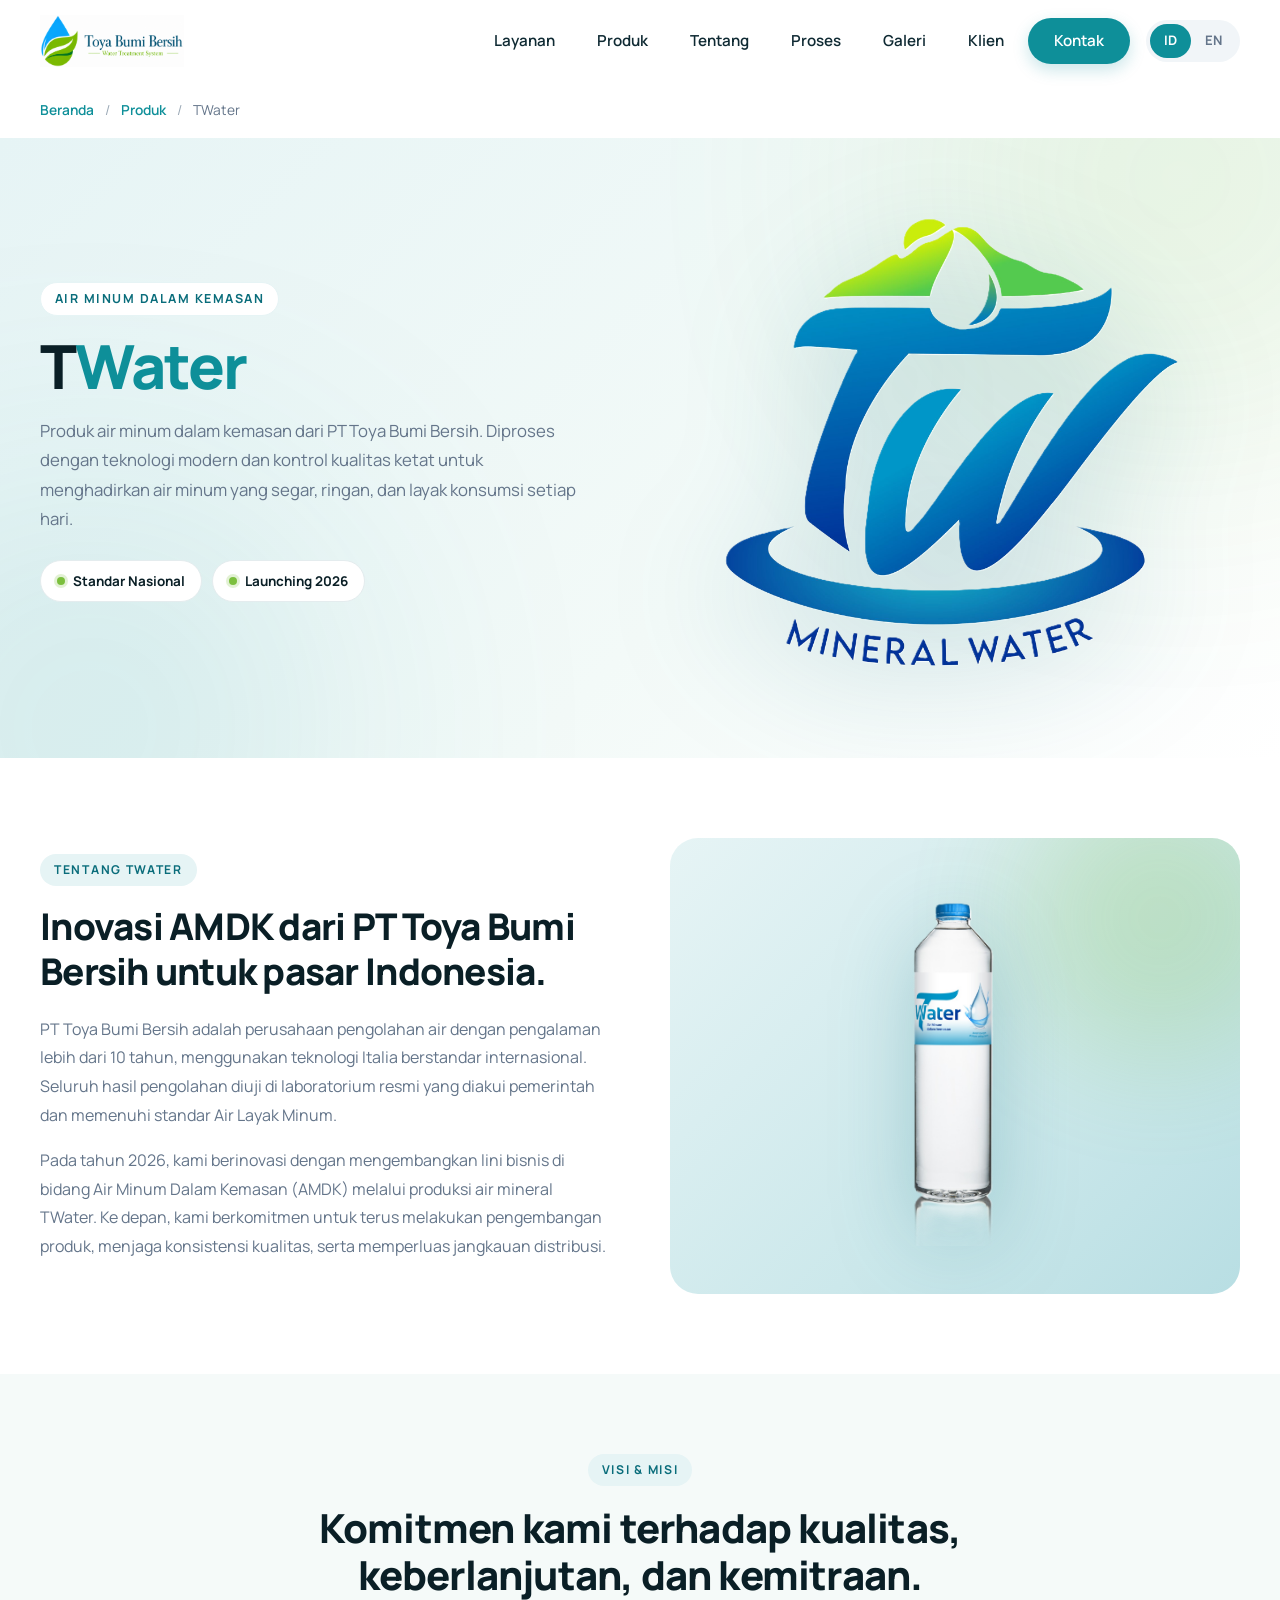
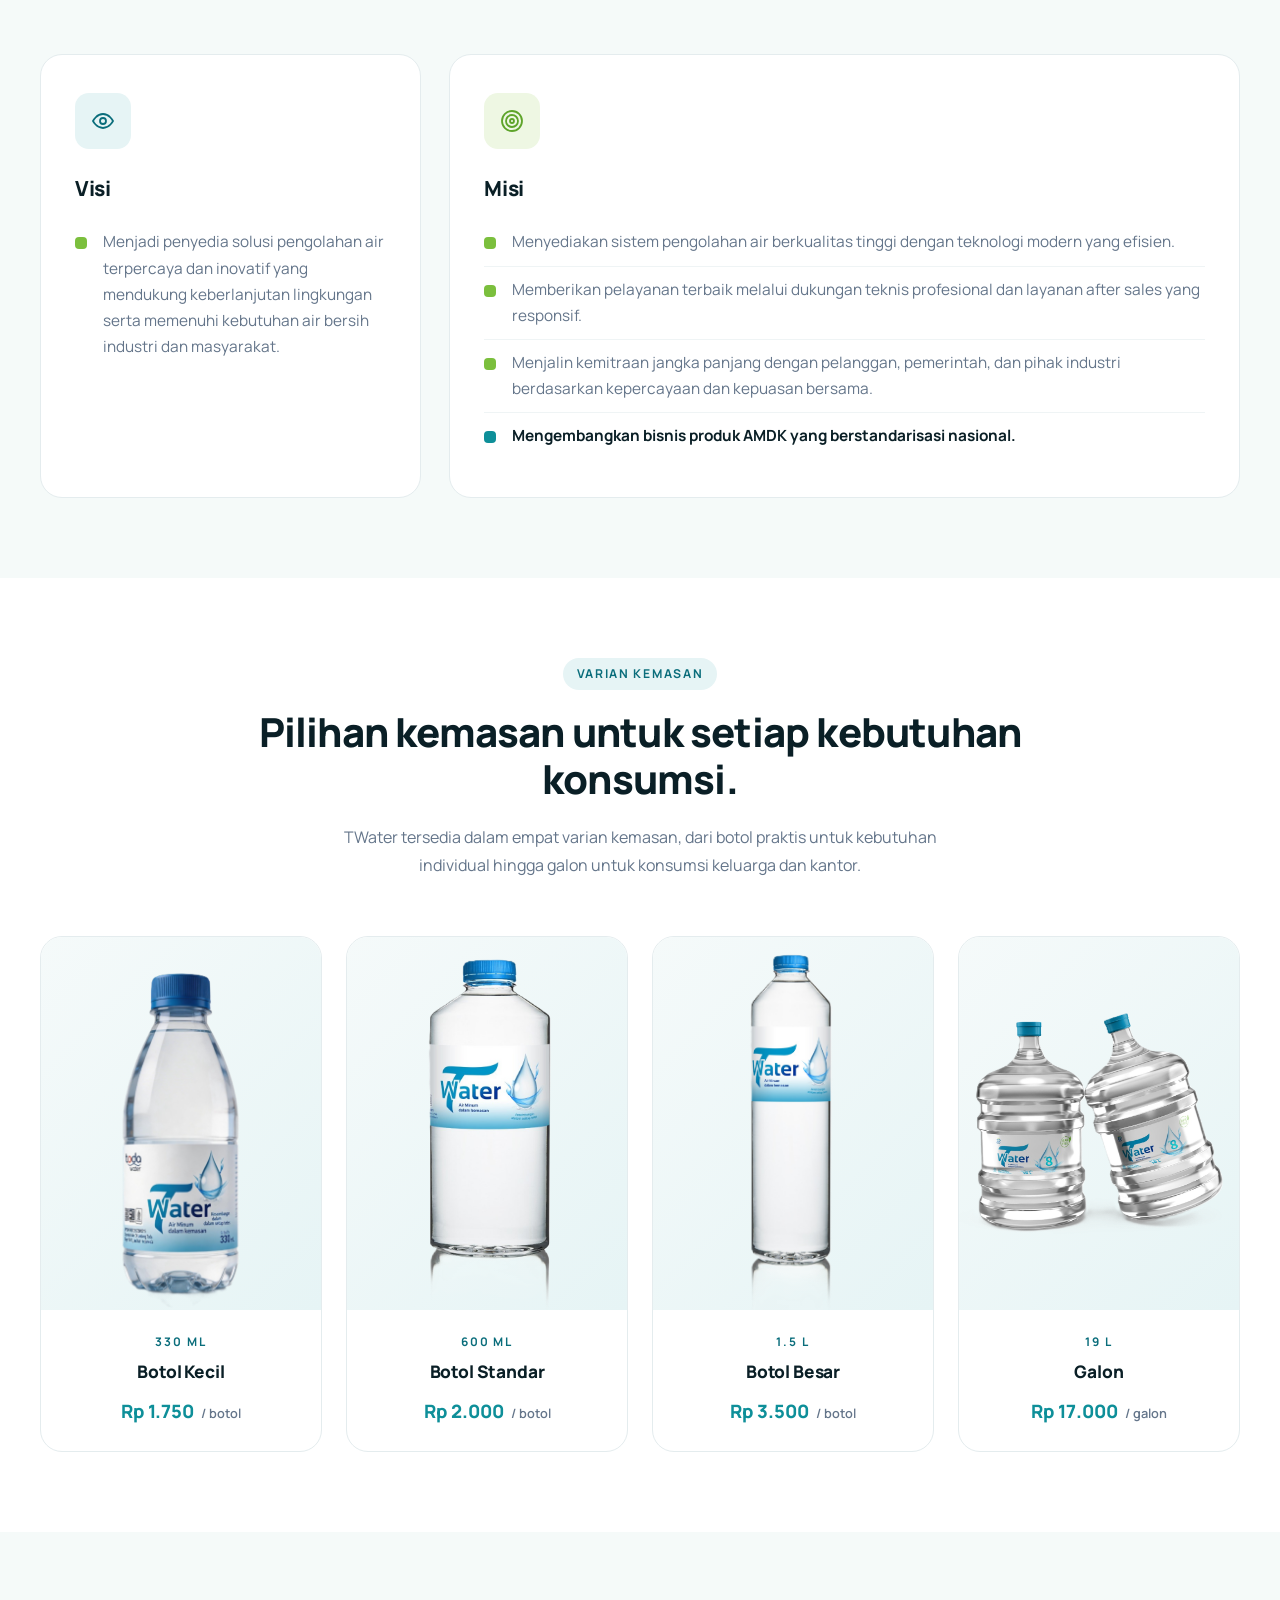
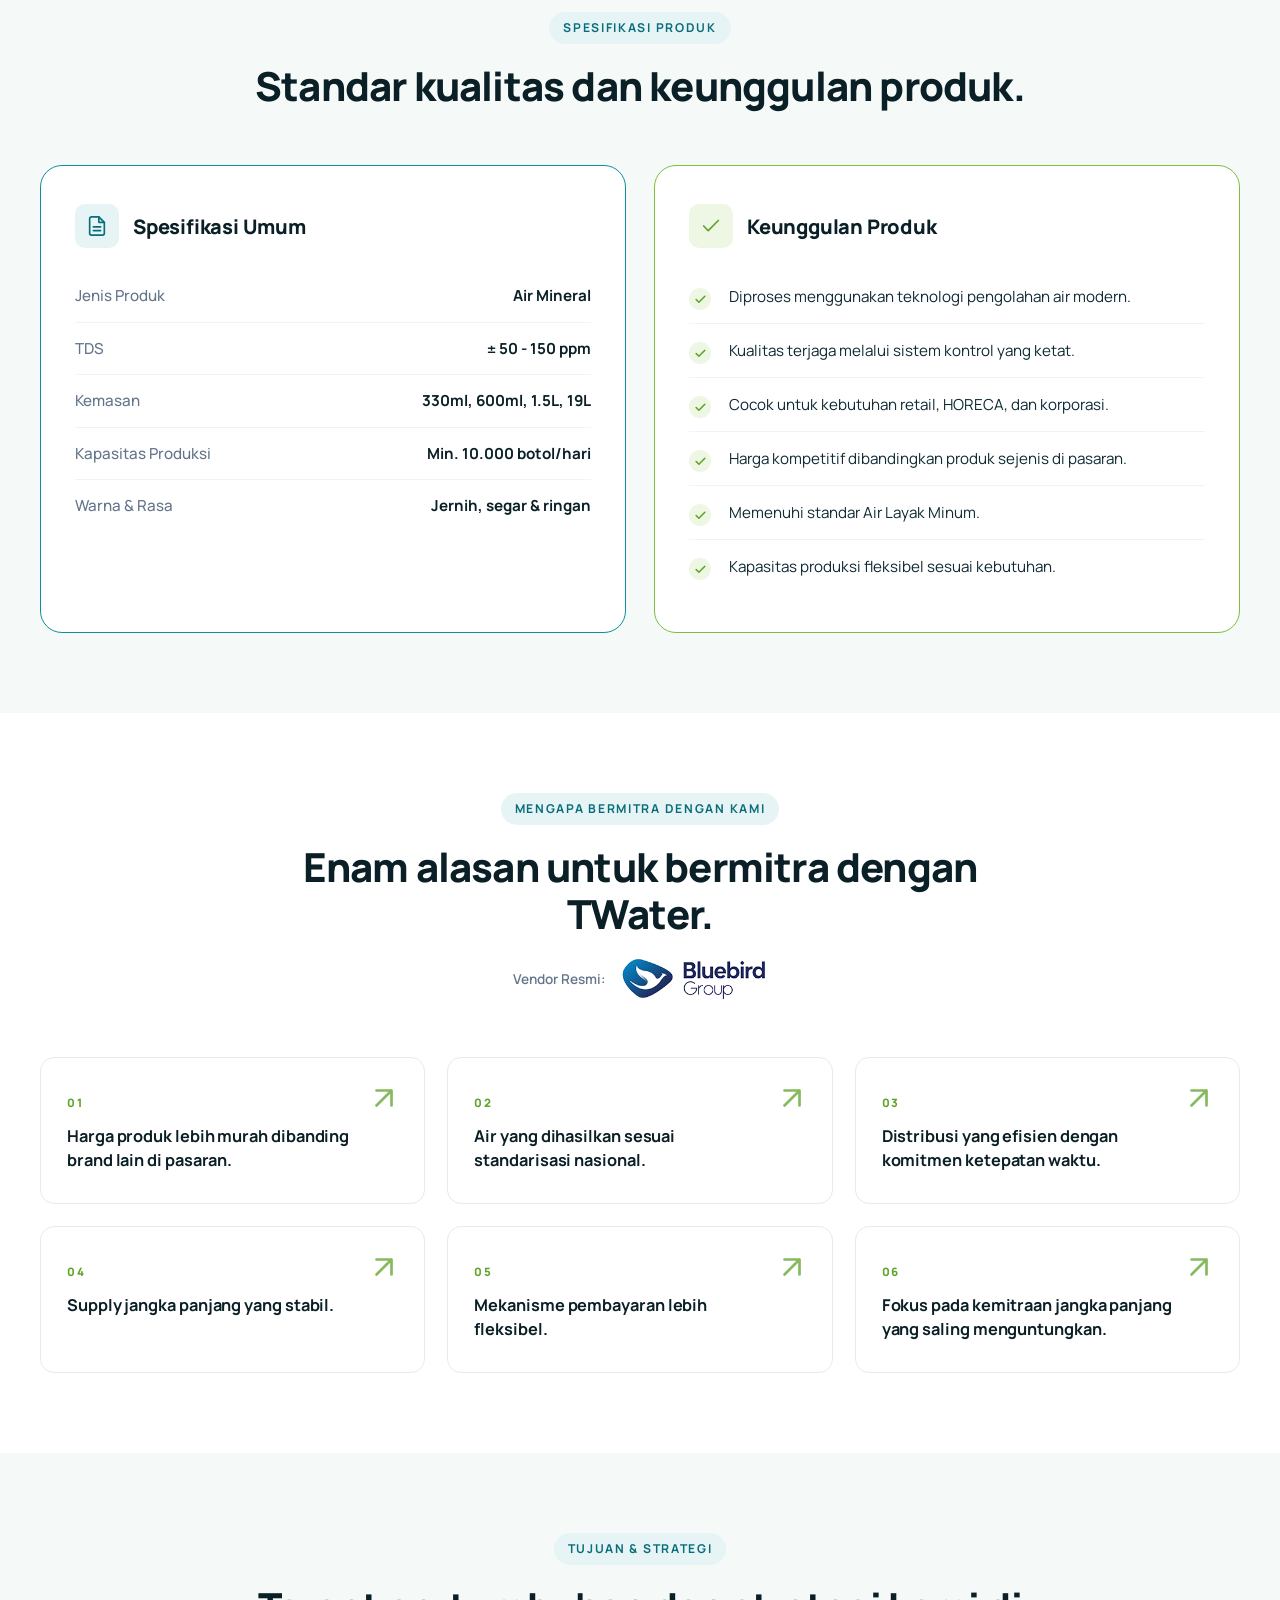
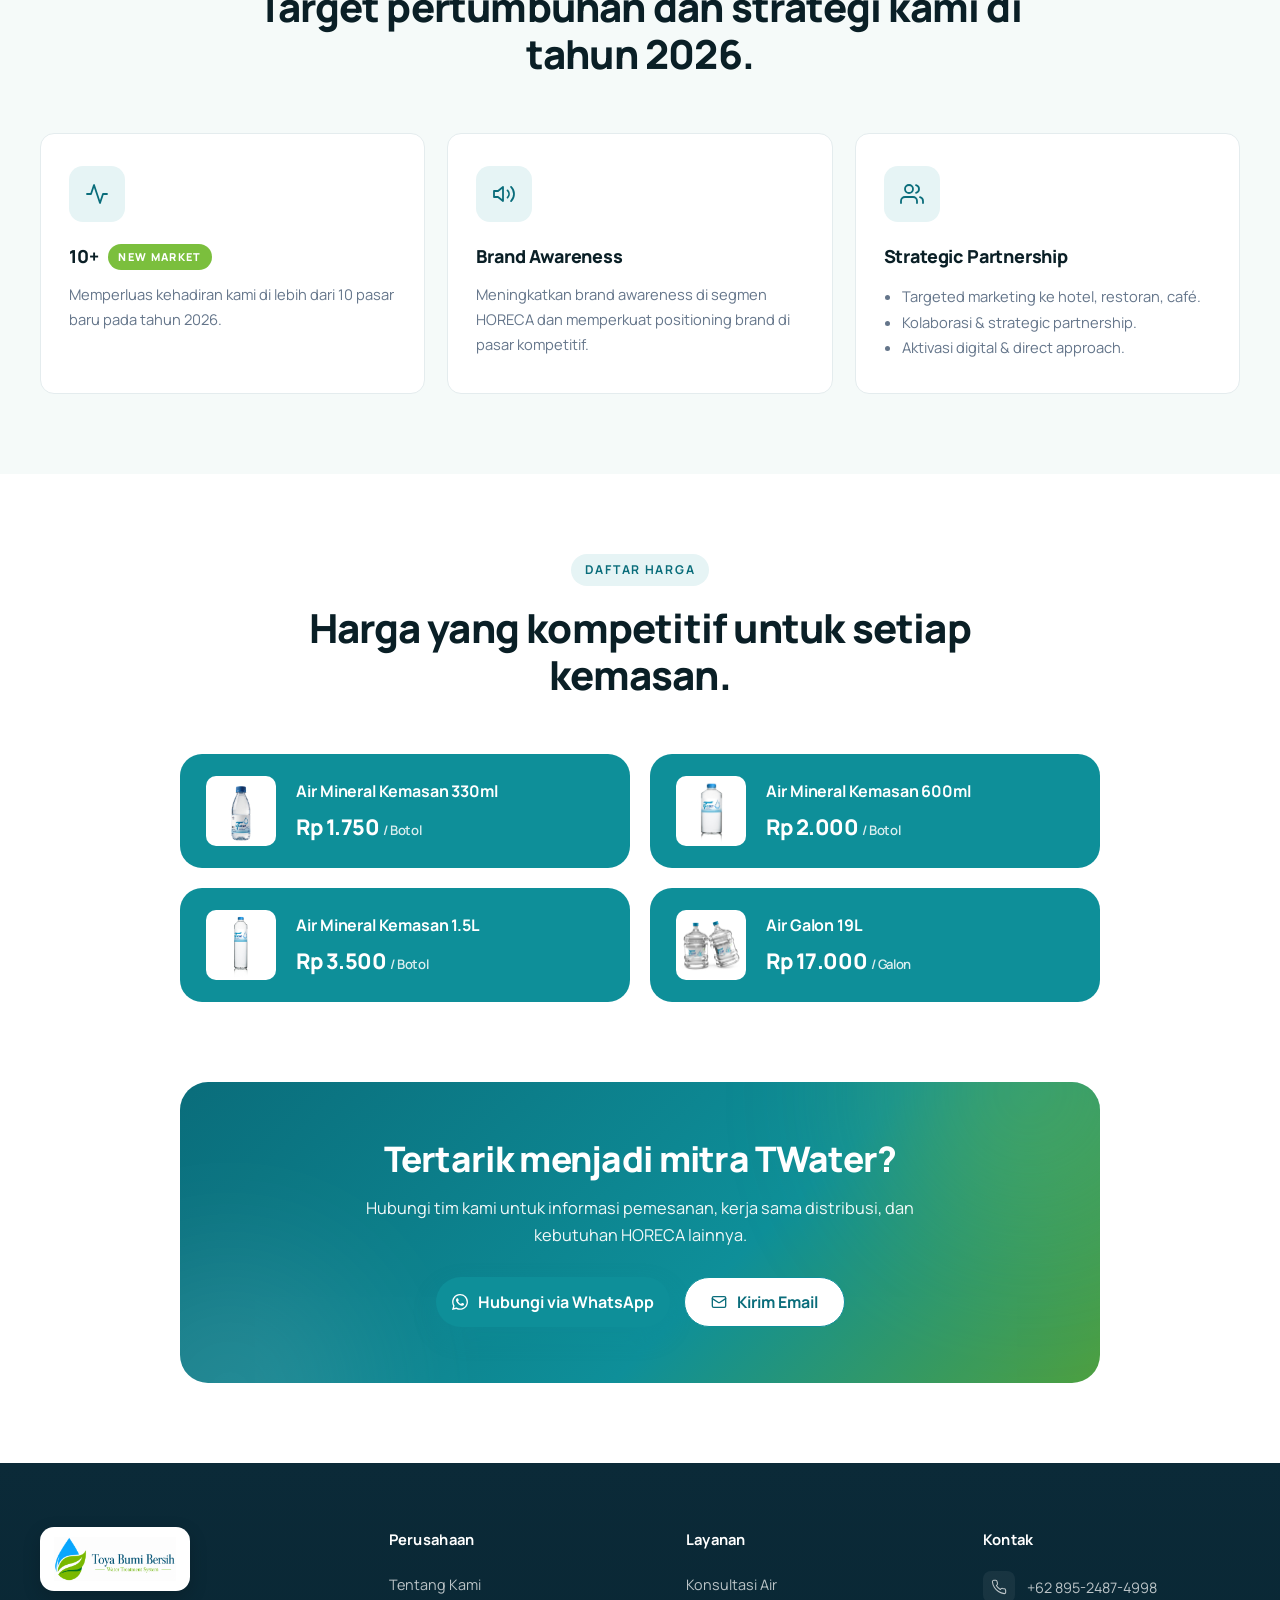
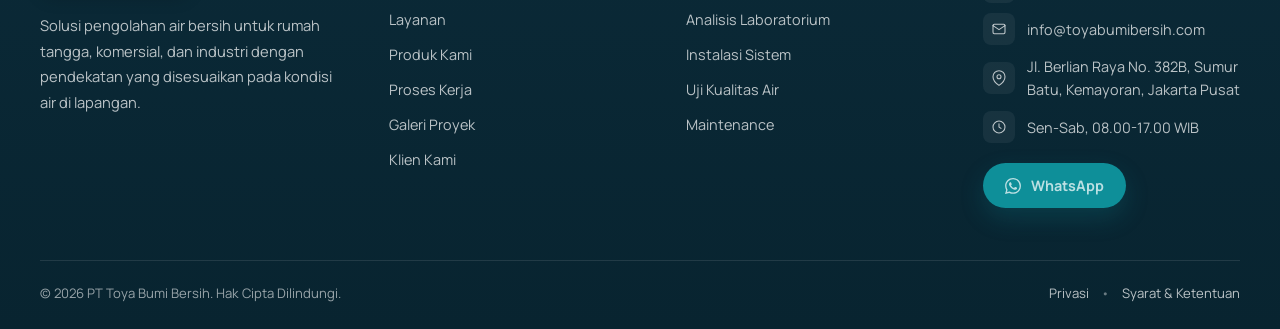
==== twater.html @ 80ead628 "refactor: code and structure cleanup" ====
<!DOCTYPE html>
<html lang="id">

<head>
  <meta charset="UTF-8" />
  <meta http-equiv="X-UA-Compatible" content="IE=edge" />
  <meta name="viewport" content="width=device-width, initial-scale=1.0, viewport-fit=cover" />
  <meta name="theme-color" content="#0e8f99" />
  <meta name="format-detection" content="telephone=yes" />

  <title id="page-title">Toya Bumi Bersih | Sistem Pengolahan Air</title>
  <meta id="page-description" name="description"
    content="PT Toya Bumi Bersih menyediakan solusi pengolahan air bersih untuk rumah tangga, komersial, dan industri di Indonesia." />

  <link rel="icon" type="image/png" sizes="96x96" href="/favicon-96x96.png">
  <link rel="icon" href="/favicon.svg" type="image/svg+xml" sizes="any">
  <link rel="icon" href="/favicon.ico">
  <link rel="apple-touch-icon" href="/apple-touch-icon.png">
  <link rel="manifest" href="/site.webmanifest">

  <meta name="google" content="translate" />
  <meta name="google" content="notranslate" data-disable="true" />

  <link rel="preconnect" href="https://fonts.googleapis.com" />
  <link rel="preconnect" href="https://fonts.gstatic.com" crossorigin />
  <link href="https://fonts.googleapis.com/css2?family=Manrope:wght@400;500;600;700;800&display=swap"
    rel="stylesheet" />

  <meta property="og:type" content="website" />
  <meta property="og:title" content="Toya Bumi Bersih | Sistem Pengolahan Air" />
  <meta property="og:description"
    content="Solusi pengolahan air bersih kustom untuk rumah tangga, komersial, dan industri." />
  <meta property="og:image" content="https://toyabumi.com/assets/logo.png" />

  <link rel="stylesheet" href="/styles/shared.css" />
  <link rel="stylesheet" href="/styles/header.css" />
  <link rel="stylesheet" href="/styles/footer.css" />
  <link rel="stylesheet" href="/styles/breadcrumb.css" />
  <link rel="stylesheet" href="/styles/twater.css" />
</head>

<body>
  <div class="page-shell">
    <header class="site-header">
      <div class="container nav-wrap">
        <a class="brand" href="/#beranda" aria-label="Toya Bumi Bersih">
          <img src="/assets/logo.png" alt="Toya Bumi Bersih - Water Treatment System" />
        </a>

        <div class="header-right">
          <nav class="site-nav" aria-label="Navigasi utama">
            <a href="/#layanan" data-i18n="nav.services">Layanan</a>
            <a href="/#produk" data-i18n="nav.products">Produk</a>
            <a href="/#tentang" data-i18n="nav.about">Tentang</a>
            <a href="/#proses" data-i18n="nav.process">Proses</a>
            <a href="/#galeri" data-i18n="nav.gallery">Galeri</a>
            <a href="/#klien" data-i18n="nav.clients">Klien</a>
            <a href="/#kontak" class="nav-cta" data-i18n="nav.contact">Kontak</a>
          </nav>

          <div class="lang-toggle" role="group" aria-label="Pilih bahasa" translate="no">
            <button class="lang-button is-active" data-lang-switch="id" type="button">ID</button>
            <button class="lang-button" data-lang-switch="en" type="button">EN</button>
          </div>

          <button class="menu-toggle" type="button" aria-label="Buka menu" aria-expanded="false">
            <span></span>
            <span></span>
            <span></span>
          </button>
        </div>
      </div>
    </header>

    <div class="container">
      <nav class="breadcrumb" aria-label="Breadcrumb">
        <a href="index" data-i18n="breadcrumb.home">Beranda</a>
        <span aria-hidden="true">/</span>
        <a href="index#produk" data-i18n="breadcrumb.products">Produk</a>
        <span aria-hidden="true">/</span>
        <span data-i18n="breadcrumb.twater">TWater</span>
      </nav>
    </div>

    <section class="detail-hero">
      <div class="container detail-hero-grid">
        <div class="detail-hero-copy reveal">
          <span class="detail-hero-eyebrow" data-i18n="twater.eyebrow">Air Minum Dalam Kemasan</span>
          <h1 class="detail-hero-title">
            <span translate="no">T</span><span class="accent" translate="no">Water</span>
          </h1>
          <p class="detail-hero-text" data-i18n="twater.heroText">
            Produk air minum dalam kemasan dari PT Toya Bumi Bersih. Diproses dengan teknologi modern dan kontrol
            kualitas ketat untuk menghadirkan air minum yang segar, ringan, dan layak konsumsi setiap hari.
          </p>
          <div class="detail-hero-badges">
            <span class="detail-hero-badge" data-i18n="twater.badge2">Standar Nasional</span>
            <span class="detail-hero-badge" data-i18n="twater.badge3">Launching 2026</span>
          </div>
        </div>
        <div class="detail-hero-media reveal">
          <img class="detail-hero-image" src="/assets/services/twater.png" alt="TWater 1.5L bottle" />
        </div>
      </div>
    </section>

    <section class="section">
      <div class="container">
        <div class="about-grid">
          <div class="about-text reveal">
            <span class="eyebrow" data-i18n="twater.about.eyebrow">Tentang TWater</span>
            <h2 data-i18n="twater.about.title">
              Inovasi AMDK dari PT Toya Bumi Bersih untuk pasar Indonesia.
            </h2>
            <p data-i18n="twater.about.p1">
              PT Toya Bumi Bersih adalah perusahaan pengolahan air dengan pengalaman lebih dari 10 tahun, menggunakan
              teknologi Italia berstandar internasional. Seluruh hasil pengolahan diuji di laboratorium resmi yang
              diakui pemerintah dan memenuhi standar Air Layak Minum.
            </p>
            <p data-i18n="twater.about.p2">
              Pada tahun 2026, kami berinovasi dengan mengembangkan lini bisnis di bidang Air Minum Dalam Kemasan (AMDK)
              melalui produksi air mineral TWater. Ke depan, kami berkomitmen untuk terus melakukan pengembangan produk,
              menjaga konsistensi kualitas, serta memperluas jangkauan distribusi.
            </p>
          </div>
          <div class="about-visual reveal">
            <img src="/assets/products/twater-1500ml.png" alt="TWater 600ml" />
          </div>
        </div>
      </div>
    </section>

    <section class="section section-alt">
      <div class="container">
        <div class="section-heading reveal">
          <span class="eyebrow" data-i18n="twater.vm.eyebrow">Visi &amp; Misi</span>
          <h2 class="section-title" data-i18n="twater.vm.title">
            Komitmen kami terhadap kualitas, keberlanjutan, dan kemitraan.
          </h2>
        </div>
        <div class="vm-grid">
          <article class="vm-card reveal">
            <div class="vm-icon">
              <svg viewBox="0 0 24 24" width="24" height="24" fill="none" stroke="currentColor" stroke-width="1.8"
                stroke-linecap="round" stroke-linejoin="round">
                <circle cx="12" cy="12" r="3" />
                <path d="M2 12s3.5-7 10-7 10 7 10 7-3.5 7-10 7S2 12 2 12z" />
              </svg>
            </div>
            <h3 data-i18n="twater.vm.visionTitle">Visi</h3>
            <ul class="vm-list">
              <li data-i18n="twater.vm.visionText">
                Menjadi penyedia solusi pengolahan air terpercaya dan inovatif yang
                mendukung keberlanjutan lingkungan
                serta memenuhi kebutuhan air bersih industri dan masyarakat.
              </li>
            </ul>
          </article>

          <article class="vm-card is-mission reveal">
            <div class="vm-icon">
              <svg viewBox="0 0 24 24" width="24" height="24" fill="none" stroke="currentColor" stroke-width="1.8"
                stroke-linecap="round" stroke-linejoin="round">
                <circle cx="12" cy="12" r="10" />
                <circle cx="12" cy="12" r="6" />
                <circle cx="12" cy="12" r="2" />
              </svg>
            </div>
            <h3 data-i18n="twater.vm.missionTitle">Misi</h3>
            <ul class="vm-list">
              <li data-i18n="twater.vm.mission1">Menyediakan sistem pengolahan air berkualitas tinggi dengan teknologi
                modern yang efisien.</li>
              <li data-i18n="twater.vm.mission2">Memberikan pelayanan terbaik melalui dukungan teknis profesional dan
                layanan after sales yang responsif.</li>
              <li data-i18n="twater.vm.mission3">Menjalin kemitraan jangka panjang dengan pelanggan, pemerintah, dan
                pihak industri berdasarkan kepercayaan dan kepuasan bersama.</li>
              <li class="is-featured" data-i18n="twater.vm.mission4">Mengembangkan bisnis produk AMDK yang
                berstandarisasi nasional.</li>
            </ul>
          </article>
        </div>
      </div>
    </section>

    <section class="section" id="varian">
      <div class="container">
        <div class="section-heading reveal">
          <span class="eyebrow" data-i18n="twater.variants.eyebrow">Varian Kemasan</span>
          <h2 class="section-title" data-i18n="twater.variants.title">
            Pilihan kemasan untuk setiap kebutuhan konsumsi.
          </h2>
          <p class="section-lead" data-i18n="twater.variants.lead">
            TWater tersedia dalam empat varian kemasan, dari botol praktis untuk kebutuhan individual hingga galon
            untuk konsumsi keluarga dan kantor.
          </p>
        </div>

        <div class="variants-grid">
          <article class="variant-card reveal">
            <div class="variant-image">
              <img src="/assets/products/twater-330ml.png" alt="TWater 330ml" />
            </div>
            <div class="variant-body">
              <span class="variant-size" translate="no">330 ML</span>
              <h3 class="variant-name" data-i18n="twater.var1.name">Botol Kecil</h3>
              <p class="variant-price" translate="no">Rp 1.750 <span>/ botol</span></p>
            </div>
          </article>

          <article class="variant-card reveal">
            <div class="variant-image">
              <img src="/assets/products/twater-600ml.png" alt="TWater 600ml" />
            </div>
            <div class="variant-body">
              <span class="variant-size" translate="no">600 ML</span>
              <h3 class="variant-name" data-i18n="twater.var2.name">Botol Standar</h3>
              <p class="variant-price" translate="no">Rp 2.000 <span>/ botol</span></p>
            </div>
          </article>

          <article class="variant-card reveal">
            <div class="variant-image">
              <img src="/assets/products/twater-1500ml.png" alt="TWater 1.5L" />
            </div>
            <div class="variant-body">
              <span class="variant-size" translate="no">1.5 L</span>
              <h3 class="variant-name" data-i18n="twater.var3.name">Botol Besar</h3>
              <p class="variant-price" translate="no">Rp 3.500 <span>/ botol</span></p>
            </div>
          </article>

          <article class="variant-card reveal">
            <div class="variant-image">
              <img src="/assets/products/twater-galon.png" alt="TWater Galon 19L" />
            </div>
            <div class="variant-body">
              <span class="variant-size" translate="no">19 L</span>
              <h3 class="variant-name" data-i18n="twater.var4.name">Galon</h3>
              <p class="variant-price" translate="no">Rp 17.000 <span>/ galon</span></p>
            </div>
          </article>
        </div>
      </div>
    </section>

    <section class="section section-alt">
      <div class="container">
        <div class="section-heading reveal">
          <span class="eyebrow" data-i18n="twater.specs.eyebrow">Spesifikasi Produk</span>
          <h2 class="section-title" data-i18n="twater.specs.title">
            Standar kualitas dan keunggulan produk.
          </h2>
        </div>

        <div class="specs-grid">
          <div class="specs-card is-primary reveal">
            <h3 class="specs-card-title">
              <span class="specs-icon">
                <svg viewBox="0 0 24 24" width="22" height="22" fill="none" stroke="currentColor" stroke-width="1.8"
                  stroke-linecap="round" stroke-linejoin="round">
                  <path d="M14 2H6a2 2 0 0 0-2 2v16a2 2 0 0 0 2 2h12a2 2 0 0 0 2-2V8z" />
                  <polyline points="14 2 14 8 20 8" />
                  <line x1="16" y1="13" x2="8" y2="13" />
                  <line x1="16" y1="17" x2="8" y2="17" />
                </svg>
              </span>
              <span data-i18n="twater.specs.heading1">Spesifikasi Umum</span>
            </h3>
            <ul class="specs-list">
              <li>
                <span class="spec-label" data-i18n="twater.specs.type">Jenis Produk</span>
                <span class="spec-value" data-i18n="twater.specs.typeVal">Air Mineral</span>
              </li>
              <li>
                <span class="spec-label" data-i18n="twater.specs.tds">TDS</span>
                <span class="spec-value" translate="no">± 50 - 150 ppm</span>
              </li>
              <li>
                <span class="spec-label" data-i18n="twater.specs.packaging">Kemasan</span>
                <span class="spec-value" translate="no">330ml, 600ml, 1.5L, 19L</span>
              </li>
              <li>
                <span class="spec-label" data-i18n="twater.specs.capacity">Kapasitas Produksi</span>
                <span class="spec-value" data-i18n="twater.specs.capacityVal">Min. 10.000 botol/hari</span>
              </li>
              <li>
                <span class="spec-label" data-i18n="twater.specs.color">Warna &amp; Rasa</span>
                <span class="spec-value" data-i18n="twater.specs.colorVal">Jernih, segar &amp; ringan</span>
              </li>
            </ul>
          </div>

          <div class="specs-card is-accent reveal">
            <h3 class="specs-card-title">
              <span class="specs-icon">
                <svg viewBox="0 0 24 24" width="22" height="22" fill="none" stroke="currentColor" stroke-width="1.8"
                  stroke-linecap="round" stroke-linejoin="round">
                  <polyline points="20 6 9 17 4 12" />
                </svg>
              </span>
              <span data-i18n="twater.advantages.heading">Keunggulan Produk</span>
            </h3>
            <ul class="advantages-list">
              <li data-i18n="twater.advantages.item1">Diproses menggunakan teknologi pengolahan air modern.</li>
              <li data-i18n="twater.advantages.item2">Kualitas terjaga melalui sistem kontrol yang ketat.</li>
              <li data-i18n="twater.advantages.item3">Cocok untuk kebutuhan retail, HORECA, dan korporasi.</li>
              <li data-i18n="twater.advantages.item4">Harga kompetitif dibandingkan produk sejenis di pasaran.</li>
              <li data-i18n="twater.advantages.item5">Memenuhi standar Air Layak Minum.</li>
              <li data-i18n="twater.advantages.item6">Kapasitas produksi fleksibel sesuai kebutuhan.</li>
            </ul>
          </div>
        </div>
      </div>
    </section>

    <section class="section">
      <div class="container">
        <div class="section-heading reveal">
          <span class="eyebrow" data-i18n="twater.partner.eyebrow">Mengapa Bermitra dengan Kami</span>
          <h2 class="section-title" data-i18n="twater.partner.title">
            Enam alasan untuk bermitra dengan TWater.
          </h2>
          <div style="margin-top:20px;display:flex;align-items:center;justify-content:center;gap:16px;flex-wrap:wrap;">
            <span style="font-size:0.85rem;color:var(--muted);font-weight:600;">Vendor Resmi:</span>
            <img src="/assets/partners/bluebird.png" alt="Bluebird Group"
              style="height:44px;width:auto;object-fit:contain;" />
          </div>
        </div>

        <div class="partner-grid">
          <article class="partner-card reveal">
            <span class="partner-number">01</span>
            <h3 data-i18n="twater.partner.reason1">Harga produk lebih murah dibanding brand lain di pasaran.</h3>
          </article>
          <article class="partner-card reveal">
            <span class="partner-number">02</span>
            <h3 data-i18n="twater.partner.reason2">Air yang dihasilkan sesuai standarisasi nasional.</h3>
          </article>
          <article class="partner-card reveal">
            <span class="partner-number">03</span>
            <h3 data-i18n="twater.partner.reason3">Distribusi yang efisien dengan komitmen ketepatan waktu.</h3>
          </article>
          <article class="partner-card reveal">
            <span class="partner-number">04</span>
            <h3 data-i18n="twater.partner.reason4">Supply jangka panjang yang stabil.</h3>
          </article>
          <article class="partner-card reveal">
            <span class="partner-number">05</span>
            <h3 data-i18n="twater.partner.reason5">Mekanisme pembayaran lebih fleksibel.</h3>
          </article>
          <article class="partner-card reveal">
            <span class="partner-number">06</span>
            <h3 data-i18n="twater.partner.reason6">Fokus pada kemitraan jangka panjang yang saling menguntungkan.</h3>
          </article>
        </div>
      </div>
    </section>

    <section class="section section-alt">
      <div class="container">
        <div class="section-heading reveal">
          <span class="eyebrow" data-i18n="twater.goals.eyebrow">Tujuan &amp; Strategi</span>
          <h2 class="section-title" data-i18n="twater.goals.title">
            Target pertumbuhan dan strategi kami di tahun 2026.
          </h2>
        </div>

        <div class="goals-grid">
          <article class="goal-card reveal">
            <div class="goal-icon">
              <svg viewBox="0 0 24 24" width="24" height="24" fill="none" stroke="currentColor" stroke-width="1.8"
                stroke-linecap="round" stroke-linejoin="round">
                <polyline points="22 12 18 12 15 21 9 3 6 12 2 12" />
              </svg>
            </div>
            <h3>
              <span translate="no">10+</span>
              <span class="goal-tag" data-i18n="twater.goals.tag1">New Market</span>
            </h3>
            <p data-i18n="twater.goals.desc1">Memperluas kehadiran kami di lebih dari 10 pasar baru pada tahun 2026.</p>
          </article>

          <article class="goal-card reveal">
            <div class="goal-icon">
              <svg viewBox="0 0 24 24" width="24" height="24" fill="none" stroke="currentColor" stroke-width="1.8"
                stroke-linecap="round" stroke-linejoin="round">
                <path d="M11 5 6 9H2v6h4l5 4V5zM19.07 4.93a10 10 0 0 1 0 14.14M15.54 8.46a5 5 0 0 1 0 7.07" />
              </svg>
            </div>
            <h3 data-i18n="twater.goals.title2">Brand Awareness</h3>
            <p data-i18n="twater.goals.desc2">Meningkatkan brand awareness di segmen HORECA dan memperkuat positioning
              brand di pasar kompetitif.</p>
          </article>

          <article class="goal-card reveal">
            <div class="goal-icon">
              <svg viewBox="0 0 24 24" width="24" height="24" fill="none" stroke="currentColor" stroke-width="1.8"
                stroke-linecap="round" stroke-linejoin="round">
                <path d="M17 21v-2a4 4 0 0 0-4-4H5a4 4 0 0 0-4 4v2" />
                <circle cx="9" cy="7" r="4" />
                <path d="M23 21v-2a4 4 0 0 0-3-3.87M16 3.13a4 4 0 0 1 0 7.75" />
              </svg>
            </div>
            <h3 data-i18n="twater.goals.title3">Strategic Partnership</h3>
            <ul>
              <li data-i18n="twater.goals.part1">Targeted marketing ke hotel, restoran, café.</li>
              <li data-i18n="twater.goals.part2">Kolaborasi &amp; strategic partnership.</li>
              <li data-i18n="twater.goals.part3">Aktivasi digital &amp; direct approach.</li>
            </ul>
          </article>
        </div>
      </div>
    </section>

    <section class="section" id="harga">
      <div class="container">
        <div class="section-heading reveal">
          <span class="eyebrow" data-i18n="twater.price.eyebrow">Daftar Harga</span>
          <h2 class="section-title" data-i18n="twater.price.title">
            Harga yang kompetitif untuk setiap kemasan.
          </h2>
        </div>

        <div class="price-wrap">
          <div class="price-grid">
            <div class="price-card reveal">
              <div class="price-thumb"><img src="/assets/products/twater-330ml.png" alt="TWater 330ml" /></div>
              <div class="price-info">
                <span class="price-name" data-i18n="twater.price.item1">Air Mineral Kemasan 330ml</span>
                <span class="price-value" translate="no">Rp 1.750 <small>/ Botol</small></span>
              </div>
            </div>
            <div class="price-card reveal">
              <div class="price-thumb"><img src="/assets/products/twater-600ml.png" alt="TWater 600ml" /></div>
              <div class="price-info">
                <span class="price-name" data-i18n="twater.price.item2">Air Mineral Kemasan 600ml</span>
                <span class="price-value" translate="no">Rp 2.000 <small>/ Botol</small></span>
              </div>
            </div>
            <div class="price-card reveal">
              <div class="price-thumb"><img src="/assets/products/twater-1500ml.png" alt="TWater 1.5L" /></div>
              <div class="price-info">
                <span class="price-name" data-i18n="twater.price.item3">Air Mineral Kemasan 1.5L</span>
                <span class="price-value" translate="no">Rp 3.500 <small>/ Botol</small></span>
              </div>
            </div>
            <div class="price-card reveal">
              <div class="price-thumb"><img src="/assets/products/twater-galon.png" alt="TWater Galon 19L" /></div>
              <div class="price-info">
                <span class="price-name" data-i18n="twater.price.item4">Air Galon 19L</span>
                <span class="price-value" translate="no">Rp 17.000 <small>/ Galon</small></span>
              </div>
            </div>
          </div>

          <!-- CTA BANNER -->
          <div class="cta-banner reveal">
            <div class="cta-banner-content">
              <h2 data-i18n="twater.cta.title">Tertarik menjadi mitra TWater?</h2>
              <p data-i18n="twater.cta.text">Hubungi tim kami untuk informasi pemesanan, kerja sama distribusi, dan
                kebutuhan HORECA lainnya.</p>
              <div class="cta-buttons">
                <a class="button button-primary" href="https://wa.me/6289524874998" target="_blank" rel="noopener">
                  <svg viewBox="0 0 24 24" fill="currentColor" aria-hidden="true">
                    <path
                      d="M20.52 3.48A11.78 11.78 0 0 0 12.06 0C5.5 0 .17 5.33.17 11.89c0 2.1.55 4.14 1.6 5.94L0 24l6.32-1.65a11.86 11.86 0 0 0 5.74 1.46h.01c6.56 0 11.89-5.33 11.89-11.89 0-3.17-1.23-6.16-3.44-8.44ZM12.07 21.8a9.86 9.86 0 0 1-5.03-1.38l-.36-.22-3.75.98 1-3.65-.24-.38a9.84 9.84 0 0 1-1.51-5.26c0-5.45 4.44-9.89 9.9-9.89 2.64 0 5.12 1.03 6.99 2.9a9.8 9.8 0 0 1 2.9 6.99c0 5.46-4.44 9.91-9.9 9.91Zm5.43-7.42c-.3-.15-1.76-.87-2.04-.97-.27-.1-.47-.15-.67.15-.2.3-.77.97-.94 1.17-.17.2-.35.22-.65.07-.3-.15-1.26-.46-2.4-1.48-.89-.79-1.49-1.77-1.66-2.07-.17-.3-.02-.46.13-.61.13-.13.3-.35.45-.52.15-.17.2-.3.3-.5.1-.2.05-.37-.02-.52-.07-.15-.67-1.62-.92-2.21-.24-.58-.49-.5-.67-.51h-.57c-.2 0-.52.07-.79.37-.27.3-1.04 1.02-1.04 2.48s1.07 2.88 1.22 3.08c.15.2 2.1 3.2 5.09 4.49.71.31 1.27.5 1.71.64.72.23 1.37.2 1.88.12.57-.08 1.76-.72 2-1.42.25-.7.25-1.3.17-1.42-.07-.12-.27-.2-.57-.35Z" />
                  </svg>
                  <span data-i18n="twater.cta.btn1">Hubungi via WhatsApp</span>
                </a>
                <a class="button button-outline" href="mailto:toyabumibersih@gmail.com">
                  <svg viewBox="0 0 24 24" fill="none" stroke="currentColor" stroke-width="2" stroke-linecap="round"
                    stroke-linejoin="round">
                    <path d="m22 7-8.991 5.727a2 2 0 0 1-2.009 0L2 7" />
                    <rect x="2" y="4" width="20" height="16" rx="2" />
                  </svg>
                  <span data-i18n="twater.cta.btn2">Kirim Email</span>
                </a>
              </div>
            </div>
          </div>
        </div>
      </div>
    </section>

    <footer class="site-footer" id="kontak">
      <div class="container footer-shell">
        <div class="footer-grid">

          <div class="footer-brand-block">
            <a class="footer-brand" href="#beranda" aria-label="Toya Bumi Bersih">
              <img src="/assets/logo.png" alt="Toya Bumi Bersih - Water Treatment System" />
            </a>
            <p data-i18n="footer.about">
              Solusi pengolahan air bersih untuk rumah tangga, komersial, dan industri dengan pendekatan yang
              disesuaikan pada kondisi air di lapangan.
            </p>
          </div>

          <div class="footer-links-group">
            <h3 data-i18n="footer.companyTitle">Perusahaan</h3>
            <a href="#tentang" data-i18n="footer.company1">Tentang Kami</a>
            <a href="#layanan" data-i18n="footer.company2">Layanan</a>
            <a href="#produk" data-i18n="footer.products">Produk Kami</a>
            <a href="#proses" data-i18n="footer.company3">Proses Kerja</a>
            <a href="#galeri" data-i18n="footer.company4">Galeri Proyek</a>
            <a href="#klien" data-i18n="footer.company5">Klien Kami</a>
          </div>

          <div class="footer-links-group">
            <h3 data-i18n="footer.serviceTitle">Layanan</h3>
            <a href="#layanan" data-i18n="footer.service1">Konsultasi Air</a>
            <a href="#layanan" data-i18n="footer.service2">Analisis Laboratorium</a>
            <a href="#layanan" data-i18n="footer.service3">Instalasi Sistem</a>
            <a href="#layanan" data-i18n="footer.service4">Uji Kualitas Air</a>
            <a href="#layanan" data-i18n="footer.service5">Maintenance</a>
          </div>

          <div class="footer-links-group footer-contact-group">
            <h3 data-i18n="footer.contactTitle">Kontak</h3>

            <a class="footer-contact-item" href="tel:+6289524874998">
              <span class="footer-contact-icon">
                <svg viewBox="0 0 24 24" fill="none" stroke="currentColor" stroke-width="1.6" stroke-linecap="round"
                  stroke-linejoin="round">
                  <path
                    d="M22 16.9v3a2 2 0 0 1-2.2 2 19.8 19.8 0 0 1-8.6-3.1 19.5 19.5 0 0 1-6-6 19.8 19.8 0 0 1-3.1-8.7A2 2 0 0 1 4.1 2h3a2 2 0 0 1 2 1.7c.1.9.3 1.8.6 2.7a2 2 0 0 1-.4 2.1L8 9.8a16 16 0 0 0 6 6l1.3-1.3a2 2 0 0 1 2.1-.4c.9.3 1.8.5 2.7.6a2 2 0 0 1 1.7 2z" />
                </svg>
              </span>
              <span translate="no">+62 895-2487-4998</span>
            </a>

            <a class="footer-contact-item" href="mailto:info@toyabumibersih.com">
              <span class="footer-contact-icon">
                <svg viewBox="0 0 24 24" fill="none" stroke="currentColor" stroke-width="1.6" stroke-linecap="round"
                  stroke-linejoin="round">
                  <rect x="3" y="5" width="18" height="14" rx="2" />
                  <path d="m3 7 9 6 9-6" />
                </svg>
              </span>
              <span translate="no">info@toyabumibersih.com</span>
            </a>

            <a class="footer-contact-item"
              href="https://maps.google.com/?q=Jl.+Berlian+Raya+No.+382B,+Sumur+Batu,+Kemayoran,+Jakarta+Pusat"
              target="_blank" rel="noopener">
              <span class="footer-contact-icon">
                <svg viewBox="0 0 24 24" fill="none" stroke="currentColor" stroke-width="1.6" stroke-linecap="round"
                  stroke-linejoin="round">
                  <path d="M21 10c0 7-9 13-9 13s-9-6-9-13a9 9 0 0 1 18 0z" />
                  <circle cx="12" cy="10" r="3" />
                </svg>
              </span>
              <span data-i18n="footer.location">Jl. Berlian Raya No. 382B, Sumur Batu, Kemayoran, Jakarta Pusat</span>
            </a>

            <div class="footer-contact-item footer-contact-item--static">
              <span class="footer-contact-icon">
                <svg viewBox="0 0 24 24" fill="none" stroke="currentColor" stroke-width="1.6" stroke-linecap="round"
                  stroke-linejoin="round">
                  <circle cx="12" cy="12" r="9" />
                  <path d="M12 7v5l3 2" />
                </svg>
              </span>
              <span data-i18n="footer.hours">Sen-Sab, 08.00-17.00 WIB</span>
            </div>

            <a class="button button-primary footer-whatsapp" href="https://wa.me/6289524874998" target="_blank"
              rel="noopener">
              <svg class="icon-sm" viewBox="0 0 24 24" fill="currentColor" aria-hidden="true">
                <path
                  d="M20.52 3.48A11.78 11.78 0 0 0 12.06 0C5.5 0 .17 5.33.17 11.89c0 2.1.55 4.14 1.6 5.94L0 24l6.32-1.65a11.86 11.86 0 0 0 5.74 1.46h.01c6.56 0 11.89-5.33 11.89-11.89 0-3.17-1.23-6.16-3.44-8.44ZM12.07 21.8a9.86 9.86 0 0 1-5.03-1.38l-.36-.22-3.75.98 1-3.65-.24-.38a9.84 9.84 0 0 1-1.51-5.26c0-5.45 4.44-9.89 9.9-9.89 2.64 0 5.12 1.03 6.99 2.9a9.8 9.8 0 0 1 2.9 6.99c0 5.46-4.44 9.91-9.9 9.91Zm5.43-7.42c-.3-.15-1.76-.87-2.04-.97-.27-.1-.47-.15-.67.15-.2.3-.77.97-.94 1.17-.17.2-.35.22-.65.07-.3-.15-1.26-.46-2.4-1.48-.89-.79-1.49-1.77-1.66-2.07-.17-.3-.02-.46.13-.61.13-.13.3-.35.45-.52.15-.17.2-.3.3-.5.1-.2.05-.37-.02-.52-.07-.15-.67-1.62-.92-2.21-.24-.58-.49-.5-.67-.51h-.57c-.2 0-.52.07-.79.37-.27.3-1.04 1.02-1.04 2.48s1.07 2.88 1.22 3.08c.15.2 2.1 3.2 5.09 4.49.71.31 1.27.5 1.71.64.72.23 1.37.2 1.88.12.57-.08 1.76-.72 2-1.42.25-.7.25-1.3.17-1.42-.07-.12-.27-.2-.57-.35Z" />
              </svg>
              <span data-i18n="footer.whatsapp">WhatsApp</span>
            </a>
          </div>
        </div>

        <div class="footer-bottom">
          <p data-i18n="footer.bottomLeft">© 2026 PT Toya Bumi Bersih. Hak Cipta Dilindungi.</p>
          <div class="footer-bottom-links">
            <a href="#" data-i18n="footer.privacy">Privasi</a>
            <span aria-hidden="true">•</span>
            <a href="#" data-i18n="footer.terms">Syarat &amp; Ketentuan</a>
          </div>
        </div>
      </div>
    </footer>
  </div>

  <script src="/scripts/main.js" type="module"></script>
</body>

</html>
---- styles/shared.css ----
:root {
  --bg: #ffffff;
  --bg-soft: #f5faf9;
  --surface: #ffffff;
  --surface-soft: #f3f8f7;

  --text: #0f2a33;
  --text-strong: #0a1f26;
  --muted: #64758a;
  --muted-light: #9aa8b5;

  --line: #e4ecee;
  --line-soft: #eff4f5;

  --primary: #0e8f99;
  --primary-deep: #0a6d7b;
  --primary-soft: #e6f4f5;

  --accent: #7bbf3d;
  --accent-deep: #5ea42a;
  --accent-soft: #eef7e3;

  --footer: #0a2430;
  --footer-line: rgba(255, 255, 255, 0.1);

  --shadow-xs: 0 1px 2px rgba(10, 35, 48, 0.04);
  --shadow-sm: 0 6px 18px rgba(10, 35, 48, 0.06);
  --shadow-md: 0 18px 40px rgba(10, 35, 48, 0.08);

  --radius-sm: 10px;
  --radius-md: 14px;
  --radius-lg: 22px;
  --radius-xl: 28px;

  --container: min(1200px, calc(100vw - 48px));
}

*,
*::before,
*::after {
  box-sizing: border-box;
}

html {
  scroll-behavior: smooth;
  -webkit-text-size-adjust: 100%;
  -ms-text-size-adjust: 100%;
}

body {
  margin: 0;
  font-family: "Manrope", -apple-system, BlinkMacSystemFont, "Segoe UI", system-ui, Roboto, sans-serif;
  font-size: 16px;
  line-height: 1.65;
  color: var(--text);
  background: var(--bg);
  -webkit-font-smoothing: antialiased;
  -moz-osx-font-smoothing: grayscale;
}

img {
  display: block;
  max-width: 100%;
  height: auto;
}

a {
  color: inherit;
  text-decoration: none;
}

button {
  font: inherit;
  cursor: pointer;
  border: 0;
  background: transparent;
}

section[id],
footer[id] {
  scroll-margin-top: 100px;
}

.container {
  width: var(--container);
  margin: 0 auto;
}

.section-heading {
  text-align: center;
}

.reveal {
  opacity: 0;
  transform: translateY(18px);
  transition: opacity 0.7s ease, transform 0.7s ease;
}

.reveal.is-visible {
  opacity: 1;
  transform: translateY(0);
}

@media (prefers-reduced-motion: reduce) {
  .reveal {
    opacity: 1;
    transform: none;
    transition: none;
  }
}

.skiptranslate iframe.skiptranslate {
  display: none !important;
}

.page-shell {
  overflow-x: clip;
}

.icon {
  width: 26px;
  height: 26px;
}

.icon-sm {
  width: 18px;
  height: 18px;
}

.accent {
  color: var(--accent-deep);
}

.button {
  display: inline-flex;
  align-items: center;
  justify-content: center;
  gap: 10px;
  padding: 0.75em 1em;
  border-radius: 999px;
  font-size: 1rem;
  font-weight: 700;
  transition:
    transform 0.15s ease,
    box-shadow 0.15s ease,
    background 0.15s ease,
    color 0.15s ease,
    border-color 0.15s ease;
}

.button-primary {
  color: #ffffff;
  background: var(--primary);
  box-shadow: 0 10px 24px rgba(14, 143, 153, 0.22);
}

.button-primary:hover,
.button-primary:focus-visible {
  background: var(--primary-deep);
  transform: translateY(-2px);
  box-shadow: 0 14px 32px rgba(14, 143, 153, 0.28);
}

.button-ghost {
  color: var(--text);
  background: #ffffff;
  border: 1.5px solid var(--line);
}

.button-ghost:hover,
.button-ghost:focus-visible {
  border-color: var(--primary);
  color: var(--primary-deep);
  transform: translateY(-2px);
}

.button-outline {
  padding: 11px 26px;
  border: 1.5px solid var(--primary);
  color: var(--primary-deep);
  background: #ffffff;
  border-radius: 999px;
  font-weight: 700;
  transition:
    background 0.15s ease,
    color 0.15s ease;
}

.button-outline:hover,
.button-outline:focus-visible {
  background: var(--primary);
  color: #ffffff;
}

.button svg {
  width: 1rem;
  height: 1rem;
}

.section {
  padding: 80px 0;
}


@media (max-width: 640px) {
  .section {
    padding: 60px 0;
  }
}

.section-alt {
  background: var(--bg-soft);
}

.section-heading {
  text-align: center;
  max-width: 780px;
  margin: 0 auto 56px;
}

.eyebrow {
  display: inline-block;
  padding: 6px 14px;
  background: var(--primary-soft);
  border-radius: 999px;
  font-size: 0.76rem;
  font-weight: 700;
  letter-spacing: 0.14em;
  text-transform: uppercase;
  color: var(--primary-deep);
  margin-bottom: 18px;
}

.section-title {
  margin: 0;
  font-size: clamp(1.8rem, 3.4vw, 2.5rem);
  font-weight: 800;
  letter-spacing: -0.02em;
  line-height: 1.18;
  color: var(--text-strong);
}

.section-lead {
  max-width: 62ch;
  margin: 20px auto 0;
  color: var(--muted);
  line-height: 1.8;
}
---- styles/header.css ----
.site-header {
  position: sticky;
  top: 0;
  z-index: 90;
  background: rgba(255, 255, 255, 0.92);
  backdrop-filter: saturate(180%) blur(14px);
  -webkit-backdrop-filter: saturate(180%) blur(14px);
  border-bottom: 1px solid transparent;
  transition:
    border-color 0.2s ease,
    box-shadow 0.2s ease;
}

.site-header.is-scrolled {
  border-bottom-color: var(--line);
  box-shadow: var(--shadow-xs);
}

.nav-wrap {
  display: grid;
  grid-template-columns: auto 1fr;
  align-items: center;
  gap: 24px;
  min-height: 82px;
  padding: 10px 0;
}

.brand {
  display: inline-flex;
  align-items: center;
}

.brand img {
  width: auto;
  height: 52px;
  max-height: 52px;
}

.header-right {
  display: flex;
  align-items: center;
  justify-content: flex-end;
  gap: 16px;
}

.site-nav {
  display: flex;
  align-items: center;
  gap: 6px;
}

.site-nav a {
  padding: 10px 18px;
  font-size: 0.95rem;
  font-weight: 600;
  color: var(--text);
  border-radius: 999px;
  transition:
    color 0.15s ease,
    background 0.15s ease;
}

.site-nav a:hover,
.site-nav a:focus-visible {
  color: var(--primary-deep);
  background: var(--primary-soft);
}

.nav-cta {
  color: #ffffff !important;
  background: var(--primary);
  padding: 10px 26px !important;
  box-shadow: 0 6px 16px rgba(14, 143, 153, 0.22);
  transition:
    background 0.15s ease,
    transform 0.15s ease,
    box-shadow 0.15s ease;
}

.nav-cta:hover,
.nav-cta:focus-visible {
  background: var(--primary-deep) !important;
  transform: translateY(-1px);
}

.lang-toggle {
  display: inline-flex;
  align-items: center;
  padding: 4px;
  border-radius: 999px;
  background: #f1f5f8;
}

.lang-button {
  min-width: 40px;
  height: 34px;
  padding: 0 14px;
  border-radius: 999px;
  font-size: 0.82rem;
  font-weight: 700;
  color: var(--muted);
  transition:
    background 0.15s ease,
    color 0.15s ease;
}

.lang-button.is-active {
  color: #ffffff;
  background: var(--primary);
}

.menu-toggle {
  display: none;
  width: 44px;
  height: 44px;
  border-radius: 12px;
  background: #ffffff;
  border: 1px solid var(--line);
}

.menu-toggle span {
  display: block;
  width: 20px;
  height: 3px;
  margin: 2px auto;
  border-radius: 999px;
  background: var(--primary);
}

@media (max-width: 960px) {
  .site-nav {
    display: none;
  }

  .menu-toggle {
    display: flex;
    align-items: center;
    flex-direction: column;
    justify-content: center;
  }

  .site-nav.is-open {
    display: flex;
    position: absolute;
    top: 100%;
    left: 0;
    right: 0;
    background: #ffffff;
    flex-direction: column;
    padding: 18px;
    gap: 4px;
    border-bottom: 1px solid var(--line);
    box-shadow: var(--shadow-sm);
  }
}
---- styles/footer.css ----
.site-footer {
  background: linear-gradient(180deg, #0b2a38 0%, #082430 100%);
  color: #ffffff;
  margin-top: 0;
}

.footer-shell {
  padding: 64px 0 24px;
}

.footer-grid {
  display: grid;
  grid-template-columns: minmax(0, 1.2fr) repeat(3, 1fr);
  gap: 40px;
  align-items: start;
}

.footer-brand {
  display: inline-flex;
  align-items: center;
  padding: 10px 14px;
  background: #ffffff;
  border-radius: 14px;
  box-shadow: 0 6px 18px rgba(0, 0, 0, 0.18);
}

.footer-brand img {
  height: 44px;
  width: auto;
}

.footer-brand-block p {
  margin: 22px 0 24px;
  max-width: 34ch;
  color: rgba(255, 255, 255, 0.72);
  line-height: 1.75;
  font-size: 0.92rem;
}

.footer-social {
  display: flex;
  gap: 10px;
}

.footer-social a {
  width: 38px;
  height: 38px;
  border-radius: 10px;
  background: rgba(255, 255, 255, 0.08);
  color: rgba(255, 255, 255, 0.82);
  display: inline-flex;
  align-items: center;
  justify-content: center;
  transition:
    background 0.15s ease,
    color 0.15s ease,
    transform 0.15s ease;
}

.footer-social a:hover,
.footer-social a:focus-visible {
  background: var(--primary);
  color: #ffffff;
  transform: translateY(-2px);
}

.footer-social svg {
  width: 18px;
  height: 18px;
}

.footer-links-group {
  display: flex;
  flex-direction: column;
  gap: 12px;
}

.footer-links-group h3 {
  margin: 0 0 10px;
  font-size: 0.92rem;
  font-weight: 700;
  letter-spacing: 0.02em;
  color: #ffffff;
}

.footer-links-group a,
.footer-links-group p,
.footer-links-group span {
  color: rgba(255, 255, 255, 0.72);
  font-size: 0.9rem;
  line-height: 1.6;
}

.footer-links-group a {
  transition: color 0.15s ease;
}

.footer-links-group a:hover,
.footer-links-group a:focus-visible {
  color: #ffffff;
}

.footer-contact-group {
  gap: 10px;
}

.footer-contact-item {
  display: inline-flex;
  align-items: center;
  gap: 12px;
  font-size: 0.9rem;
  color: rgba(255, 255, 255, 0.82);
  line-height: 1.5;
}

.footer-contact-item:hover {
  color: #ffffff;
}

.footer-contact-icon {
  flex: 0 0 auto;
  width: 32px;
  height: 32px;
  border-radius: 8px;
  background: rgba(255, 255, 255, 0.06);
  color: var(--accent);
  display: inline-flex;
  align-items: center;
  justify-content: center;
}

.footer-contact-icon svg {
  width: 16px;
  height: 16px;
}

.footer-whatsapp {
  margin-top: 10px;
  padding: 11px 22px;
  min-width: 140px;
  align-self: flex-start;
}

.footer-bottom {
  margin-top: 52px;
  padding-top: 22px;
  border-top: 1px solid var(--footer-line);
  display: flex;
  flex-wrap: wrap;
  justify-content: space-between;
  align-items: center;
  gap: 14px;
}

.footer-bottom p {
  margin: 0;
  color: rgba(255, 255, 255, 0.58);
  font-size: 0.82rem;
}

.footer-bottom-links {
  display: flex;
  align-items: center;
  gap: 12px;
  font-size: 0.82rem;
  color: rgba(255, 255, 255, 0.58);
}

.footer-bottom-links a {
  color: rgba(255, 255, 255, 0.72);
  transition: color 0.15s ease;
}

.footer-bottom-links a:hover {
  color: #ffffff;
}

.footer-bottom-links span {
  color: rgba(255, 255, 255, 0.4);
}
---- styles/breadcrumb.css ----
.breadcrumb {
  padding: 1rem 0;
  font-size: 0.86rem;
  color: var(--muted);
}

.breadcrumb a {
  color: var(--primary);
  text-decoration: none;
  font-weight: 600;
}

.breadcrumb a:hover {
  text-decoration: underline;
}

.breadcrumb span[aria-hidden] {
  margin: 0 8px;
  color: var(--muted-light);
}
---- styles/twater.css ----
.detail-hero {
  padding: 44px 0 56px;
  background: linear-gradient(135deg, #e6f4f5 0%, #f3faf8 60%, #ffffff 100%);
  position: relative;
  overflow: hidden;
}

.detail-hero::before {
  content: "";
  position: absolute;
  width: 480px;
  height: 480px;
  background: #7bbf3d;
  border-radius: 50%;
  filter: blur(140px);
  opacity: 0.16;
  top: -200px;
  right: -140px;
  pointer-events: none;
}

.detail-hero::after {
  content: "";
  position: absolute;
  width: 420px;
  height: 420px;
  background: #0e8f99;
  border-radius: 50%;
  filter: blur(140px);
  opacity: 0.18;
  bottom: -180px;
  left: -120px;
  pointer-events: none;
}

.detail-hero-grid {
  display: grid;
  grid-template-columns: repeat(2, 1fr);
  align-items: center;
  gap: 48px;
  position: relative;
  z-index: 1;
}

.detail-hero-eyebrow {
  display: inline-block;
  padding: 6px 14px;
  background: #ffffff;
  border: 1px solid var(--primary-soft);
  border-radius: 999px;
  font-size: 0.78rem;
  font-weight: 700;
  letter-spacing: 0.12em;
  text-transform: uppercase;
  color: var(--primary-deep);
}

.detail-hero-title {
  margin: 18px 0 18px;
  font-size: clamp(2.4rem, 5vw, 3.8rem);
  font-weight: 800;
  letter-spacing: -0.025em;
  line-height: 1.05;
  color: var(--text-strong);
}

.detail-hero-title .accent {
  color: var(--primary);
}

.detail-hero-text {
  margin: 0 0 26px;
  font-size: 1.05rem;
  line-height: 1.75;
  color: var(--muted);
  max-width: 540px;
}

.detail-hero-badges {
  display: flex;
  gap: 10px;
  flex-wrap: wrap;
}

.detail-hero-badge {
  display: inline-flex;
  align-items: center;
  gap: 8px;
  padding: 9px 16px;
  background: #ffffff;
  border: 1px solid var(--line);
  border-radius: 999px;
  font-size: 0.84rem;
  font-weight: 700;
  color: var(--text-strong);
}

.detail-hero-badge::before {
  content: "";
  width: 8px;
  height: 8px;
  border-radius: 50%;
  background: var(--accent);
  box-shadow: 0 0 0 3px rgba(123, 191, 61, 0.22);
}

.detail-hero-media {
  position: relative;
  display: flex;
  align-items: center;
  justify-content: center;
  min-height: 420px;
}

.detail-hero-image {
  max-width: 100%;
  max-height: 520px;
  filter: drop-shadow(0 30px 60px rgba(10, 109, 123, 0.25));
  object-fit: contain;
}

/* ----- ABOUT SPLIT ----- */
.about-grid {
  display: grid;
  grid-template-columns: repeat(2, 1fr);
  gap: 60px;
  align-items: center;
}

.about-text .eyebrow {
  display: inline-block;
  padding: 6px 14px;
  background: var(--primary-soft);
  border-radius: 999px;
  font-size: 0.76rem;
  font-weight: 700;
  letter-spacing: 0.14em;
  text-transform: uppercase;
  color: var(--primary-deep);
  margin-bottom: 18px;
}

.about-text h2 {
  margin: 0 0 22px;
  font-size: clamp(1.8rem, 3.2vw, 2.3rem);
  font-weight: 800;
  letter-spacing: -0.02em;
  line-height: 1.2;
  color: var(--text-strong);
}

.about-text p {
  margin: 0 0 16px;
  color: var(--muted);
  line-height: 1.8;
}

.about-visual {
  position: relative;
  border-radius: var(--radius-xl);
  padding: 48px;
  background: linear-gradient(135deg, #e6f4f5 0%, #cce8eb 60%, #b8dee3 100%);
  aspect-ratio: 5 / 4;
  display: flex;
  align-items: center;
  justify-content: center;
  overflow: hidden;
}

.about-visual::before {
  content: "";
  position: absolute;
  width: 280px;
  height: 280px;
  background: #7bbf3d;
  border-radius: 50%;
  filter: blur(60px);
  opacity: 0.22;
  top: -60px;
  right: -60px;
}

.about-visual img {
  max-height: 100%;
  width: auto;
  position: relative;
  z-index: 1;
  filter: drop-shadow(0 20px 40px rgba(10, 109, 123, 0.25));
}

/* ----- VISION MISSION ----- */
.vm-grid {
  display: grid;
  grid-template-columns: repeat(3, 1fr);
  gap: 28px;
}

.vm-card {
  background: var(--surface);
  border: 1px solid var(--line);
  border-radius: var(--radius-lg);
  padding: 38px 34px;
  transition: border-color 0.25s ease, box-shadow 0.25s ease, transform 0.25s ease;
}

.vm-card.is-mission {
  grid-column: span 2;
}

.vm-card:hover {
  border-color: var(--primary);
  box-shadow: var(--shadow-md);
  transform: translateY(-3px);
}

.vm-icon {
  width: 56px;
  height: 56px;
  border-radius: 14px;
  background: var(--primary-soft);
  color: var(--primary-deep);
  display: inline-flex;
  align-items: center;
  justify-content: center;
  margin-bottom: 22px;
}

.vm-card.is-mission .vm-icon {
  background: var(--accent-soft);
  color: var(--accent-deep);
}

.vm-card h3 {
  margin: 0 0 14px;
  font-size: 1.3rem;
  font-weight: 800;
  color: var(--text-strong);
  letter-spacing: -0.015em;
}

.vm-card p {
  margin: 0;
  color: var(--muted);
  line-height: 1.75;
}

.vm-list {
  margin: 0;
  padding: 0;
  list-style: none;
}

.vm-list li {
  position: relative;
  padding: 10px 0 10px 28px;
  color: var(--muted);
  line-height: 1.7;
  font-size: 0.96rem;
  border-bottom: 1px solid var(--line-soft);
}

.vm-list li:last-child {
  border-bottom: none;
}

.vm-list li::before {
  content: "";
  position: absolute;
  left: 0;
  top: 18px;
  width: 12px;
  height: 12px;
  border-radius: 4px;
  background: var(--accent);
}

.vm-list li.is-featured {
  font-weight: 700;
  color: var(--text-strong);
}

.vm-list li.is-featured::before {
  background: var(--primary);
}

/* ----- VARIANT GRID ----- */
.variants-grid {
  display: grid;
  grid-template-columns: repeat(4, 1fr);
  gap: 24px;
}

.variant-card {
  background: var(--surface);
  border: 1px solid var(--line);
  border-radius: var(--radius-lg);
  overflow: hidden;
  transition: border-color 0.25s ease, box-shadow 0.25s ease, transform 0.25s ease;
  display: flex;
  flex-direction: column;
}

.variant-card:hover {
  border-color: var(--primary);
  box-shadow: var(--shadow-md);
  transform: translateY(-4px);
}

.variant-image {
  position: relative;
  aspect-ratio: 3 / 4;
  background: linear-gradient(135deg, #f5fafa 0%, #e6f4f5 100%);
  overflow: hidden;
  display: flex;
  align-items: center;
  justify-content: center;
}

.variant-image img {
  width: 100%;
  height: 100%;
  object-fit: contain;
  transition: transform 0.4s ease;
}

.variant-card:hover .variant-image img {
  transform: scale(1.04);
}

.variant-body {
  padding: 22px 22px 24px;
  text-align: center;
}

.variant-size {
  display: block;
  font-size: 0.74rem;
  font-weight: 700;
  letter-spacing: 0.16em;
  text-transform: uppercase;
  color: var(--primary-deep);
  margin-bottom: 6px;
}

.variant-name {
  margin: 0 0 10px;
  font-size: 1.08rem;
  font-weight: 800;
  color: var(--text-strong);
  letter-spacing: -0.01em;
}

.variant-price {
  margin: 0;
  font-size: 1.15rem;
  font-weight: 800;
  color: var(--primary);
}

.variant-price span {
  font-size: 0.8rem;
  font-weight: 600;
  color: var(--muted);
  margin-left: 3px;
}

/* ----- SPECS TWO-COL ----- */
.specs-grid {
  display: grid;
  grid-template-columns: repeat(2, 1fr);
  gap: 28px;
}

.specs-card {
  background: var(--surface);
  border: 1px solid var(--line);
  border-radius: var(--radius-lg);
  padding: 38px 34px;
}

.specs-card.is-primary {
  border-color: var(--primary);
}

.specs-card.is-accent {
  border-color: var(--accent);
}

.specs-card-title {
  display: flex;
  align-items: center;
  gap: 14px;
  margin: 0 0 22px;
  font-size: 1.25rem;
  font-weight: 800;
  color: var(--text-strong);
  letter-spacing: -0.01em;
}

.specs-card-title .specs-icon {
  width: 44px;
  height: 44px;
  border-radius: 10px;
  background: var(--primary-soft);
  color: var(--primary-deep);
  display: inline-flex;
  align-items: center;
  justify-content: center;
  flex-shrink: 0;
}

.specs-card.is-accent .specs-icon {
  background: var(--accent-soft);
  color: var(--accent-deep);
}

.specs-list {
  margin: 0;
  padding: 0;
  list-style: none;
}

.specs-list li {
  display: flex;
  justify-content: space-between;
  gap: 14px;
  padding: 14px 0;
  border-bottom: 1px solid var(--line-soft);
  color: var(--text);
  font-size: 0.95rem;
  line-height: 1.55;
}

.specs-list li:last-child {
  border-bottom: none;
}

.specs-list .spec-label {
  color: var(--muted);
  font-weight: 500;
  flex-shrink: 0;
}

.specs-list .spec-value {
  color: var(--text-strong);
  font-weight: 700;
  text-align: right;
}

.advantages-list {
  margin: 0;
  padding: 0;
  list-style: none;
}

.advantages-list li {
  position: relative;
  padding: 14px 0 14px 40px;
  border-bottom: 1px solid var(--line-soft);
  color: var(--text);
  line-height: 1.65;
  font-size: 0.95rem;
}

.advantages-list li:last-child {
  border-bottom: none;
}

.advantages-list li::before {
  content: "";
  position: absolute;
  left: 0;
  top: 18px;
  width: 22px;
  height: 22px;
  border-radius: 50%;
  background: var(--accent-soft);
  background-image: url("data:image/svg+xml,%3Csvg xmlns='http://www.w3.org/2000/svg' viewBox='0 0 24 24' fill='none' stroke='%235ea42a' stroke-width='3' stroke-linecap='round' stroke-linejoin='round'%3E%3Cpolyline points='20 6 9 17 4 12'%3E%3C/polyline%3E%3C/svg%3E");
  background-position: center;
  background-repeat: no-repeat;
  background-size: 13px 13px;
}

/* ----- WHY PARTNER ----- */
.partner-grid {
  display: grid;
  grid-template-columns: repeat(3, 1fr);
  gap: 22px;
}

.partner-card {
  background: var(--surface);
  border: 1px solid var(--line);
  border-radius: var(--radius-md);
  padding: 30px 26px;
  transition: border-color 0.25s ease, box-shadow 0.25s ease, transform 0.25s ease;
  position: relative;
  overflow: hidden;
}

.partner-card:hover {
  border-color: var(--accent);
  box-shadow: var(--shadow-sm);
  transform: translateY(-3px);
}

.partner-card::after {
  content: "";
  position: absolute;
  width: 36px;
  height: 36px;
  top: 22px;
  right: 22px;
  background-image: url("data:image/svg+xml,%3Csvg xmlns='http://www.w3.org/2000/svg' viewBox='0 0 24 24' fill='none' stroke='%235ea42a' stroke-width='1.8' stroke-linecap='round' stroke-linejoin='round'%3E%3Cpath d='M7 17 17 7M17 17V7H7'%3E%3C/path%3E%3C/svg%3E");
  background-position: center;
  background-repeat: no-repeat;
  opacity: 0.75;
}

.partner-number {
  display: inline-block;
  font-size: 0.72rem;
  font-weight: 800;
  letter-spacing: 0.16em;
  color: var(--accent-deep);
  margin-bottom: 12px;
}

.partner-card h3 {
  margin: 0;
  font-size: 1.02rem;
  font-weight: 700;
  color: var(--text-strong);
  line-height: 1.5;
  letter-spacing: -0.005em;
  padding-right: 40px;
}

/* ----- GOALS ----- */
.goals-grid {
  display: grid;
  grid-template-columns: repeat(3, 1fr);
  gap: 22px;
}

.goal-card {
  background: var(--surface);
  border: 1px solid var(--line);
  border-radius: var(--radius-md);
  padding: 32px 28px;
  transition: border-color 0.25s ease, box-shadow 0.25s ease, transform 0.25s ease;
}

.goal-card:hover {
  border-color: var(--primary);
  box-shadow: var(--shadow-sm);
  transform: translateY(-3px);
}

.goal-icon {
  width: 56px;
  height: 56px;
  border-radius: 14px;
  background: var(--primary-soft);
  color: var(--primary-deep);
  display: inline-flex;
  align-items: center;
  justify-content: center;
  margin-bottom: 20px;
}

.goal-card h3 {
  display: flex;
  align-items: center;
  flex-wrap: wrap;
  gap: 10px;
  margin: 0 0 10px;
  font-size: 1.12rem;
  font-weight: 800;
  color: var(--text-strong);
  letter-spacing: -0.01em;
}

.goal-card h3 .goal-tag {
  font-size: 0.68rem;
  font-weight: 800;
  letter-spacing: 0.12em;
  text-transform: uppercase;
  padding: 4px 10px;
  border-radius: 999px;
  background: var(--accent);
  color: #ffffff;
}

.goal-card p {
  margin: 0;
  color: var(--muted);
  line-height: 1.7;
  font-size: 0.92rem;
}

.goal-card ul {
  margin: 12px 0 0;
  padding: 0 0 0 18px;
  color: var(--muted);
  font-size: 0.92rem;
  line-height: 1.75;
}

/* ----- PRICE LIST ----- */
.price-wrap {
  max-width: 920px;
  margin: 0 auto;
}

.price-grid {
  display: grid;
  grid-template-columns: repeat(2, 1fr);
  gap: 20px;
}

.price-card {
  display: flex;
  align-items: center;
  gap: 20px;
  padding: 22px 26px;
  background: var(--primary);
  border-radius: var(--radius-lg);
  color: #ffffff;
  transition: transform 0.25s ease, box-shadow 0.25s ease;
}

.price-card:hover {
  transform: translateY(-3px);
  box-shadow: 0 14px 30px rgba(14, 143, 153, 0.3);
}

.price-thumb {
  width: 70px;
  height: 70px;
  background: #ffffff;
  border-radius: var(--radius-sm);
  flex-shrink: 0;
  overflow: hidden;
  display: flex;
  align-items: center;
  justify-content: center;
}

.price-thumb img {
  width: 90%;
  height: 90%;
  object-fit: contain;
}

.price-info {
  flex: 1;
  min-width: 0;
}

.price-name {
  display: block;
  font-size: 1rem;
  font-weight: 700;
  margin-bottom: 4px;
  letter-spacing: -0.005em;
}

.price-value {
  display: block;
  font-size: 1.35rem;
  font-weight: 800;
  letter-spacing: -0.02em;
}

.price-value small {
  font-size: 0.82rem;
  font-weight: 600;
  opacity: 0.85;
}

/* ----- CTA BANNER ----- */
.cta-banner {
  margin-top: 80px;
  padding: 56px 44px;
  background: linear-gradient(135deg, #0a6d7b 0%, #0e8f99 60%, #5ea42a 110%);
  border-radius: var(--radius-xl);
  color: #ffffff;
  text-align: center;
  position: relative;
  overflow: hidden;
}

.cta-banner::before,
.cta-banner::after {
  content: "";
  position: absolute;
  border-radius: 50%;
  filter: blur(80px);
  opacity: 0.35;
  pointer-events: none;
}

.cta-banner::before {
  width: 300px;
  height: 300px;
  background: #7bbf3d;
  top: -140px;
  right: -80px;
}

.cta-banner::after {
  width: 260px;
  height: 260px;
  background: #ffffff;
  bottom: -140px;
  left: -80px;
  opacity: 0.12;
}

.cta-banner-content {
  position: relative;
  z-index: 1;
}

.cta-banner h2 {
  margin: 0 0 14px;
  font-size: clamp(1.6rem, 3vw, 2.2rem);
  font-weight: 800;
  letter-spacing: -0.02em;
  line-height: 1.2;
}

.cta-banner p {
  margin: 0 0 28px;
  font-size: 1.02rem;
  opacity: 0.94;
  max-width: 560px;
  margin-left: auto;
  margin-right: auto;
}

.cta-buttons {
  display: inline-flex;
  gap: 14px;
  flex-wrap: wrap;
  justify-content: center;
}


@media (max-width: 960px) {
  .detail-hero-grid {
    grid-template-columns: 1fr;
    gap: 32px;
  }

  .detail-hero-media {
    min-height: 340px;
  }

  .about-grid {
    grid-template-columns: 1fr;
    gap: 36px;
  }

  .vm-grid {
    grid-template-columns: 1fr;
  }

  .variants-grid {
    grid-template-columns: repeat(2, 1fr);
  }

  .specs-grid {
    grid-template-columns: 1fr;
  }

  .partner-grid {
    grid-template-columns: repeat(2, 1fr);
  }

  .goals-grid {
    grid-template-columns: 1fr;
  }

  .price-grid {
    grid-template-columns: 1fr;
  }

  .footer-grid {
    grid-template-columns: repeat(2, 1fr);
    gap: 32px;
  }

  .footer-brand-block {
    grid-column: 1 / -1;
  }
}

@media (max-width: 640px) {
  .detail-hero {
    padding: 32px 0 44px;
  }

  .variants-grid {
    grid-template-columns: repeat(2, 1fr);
    gap: 16px;
  }

  .partner-grid {
    grid-template-columns: 1fr;
  }

  .footer-grid {
    grid-template-columns: 1fr;
    gap: 32px;
  }

  .cta-banner {
    padding: 40px 24px;
  }
}
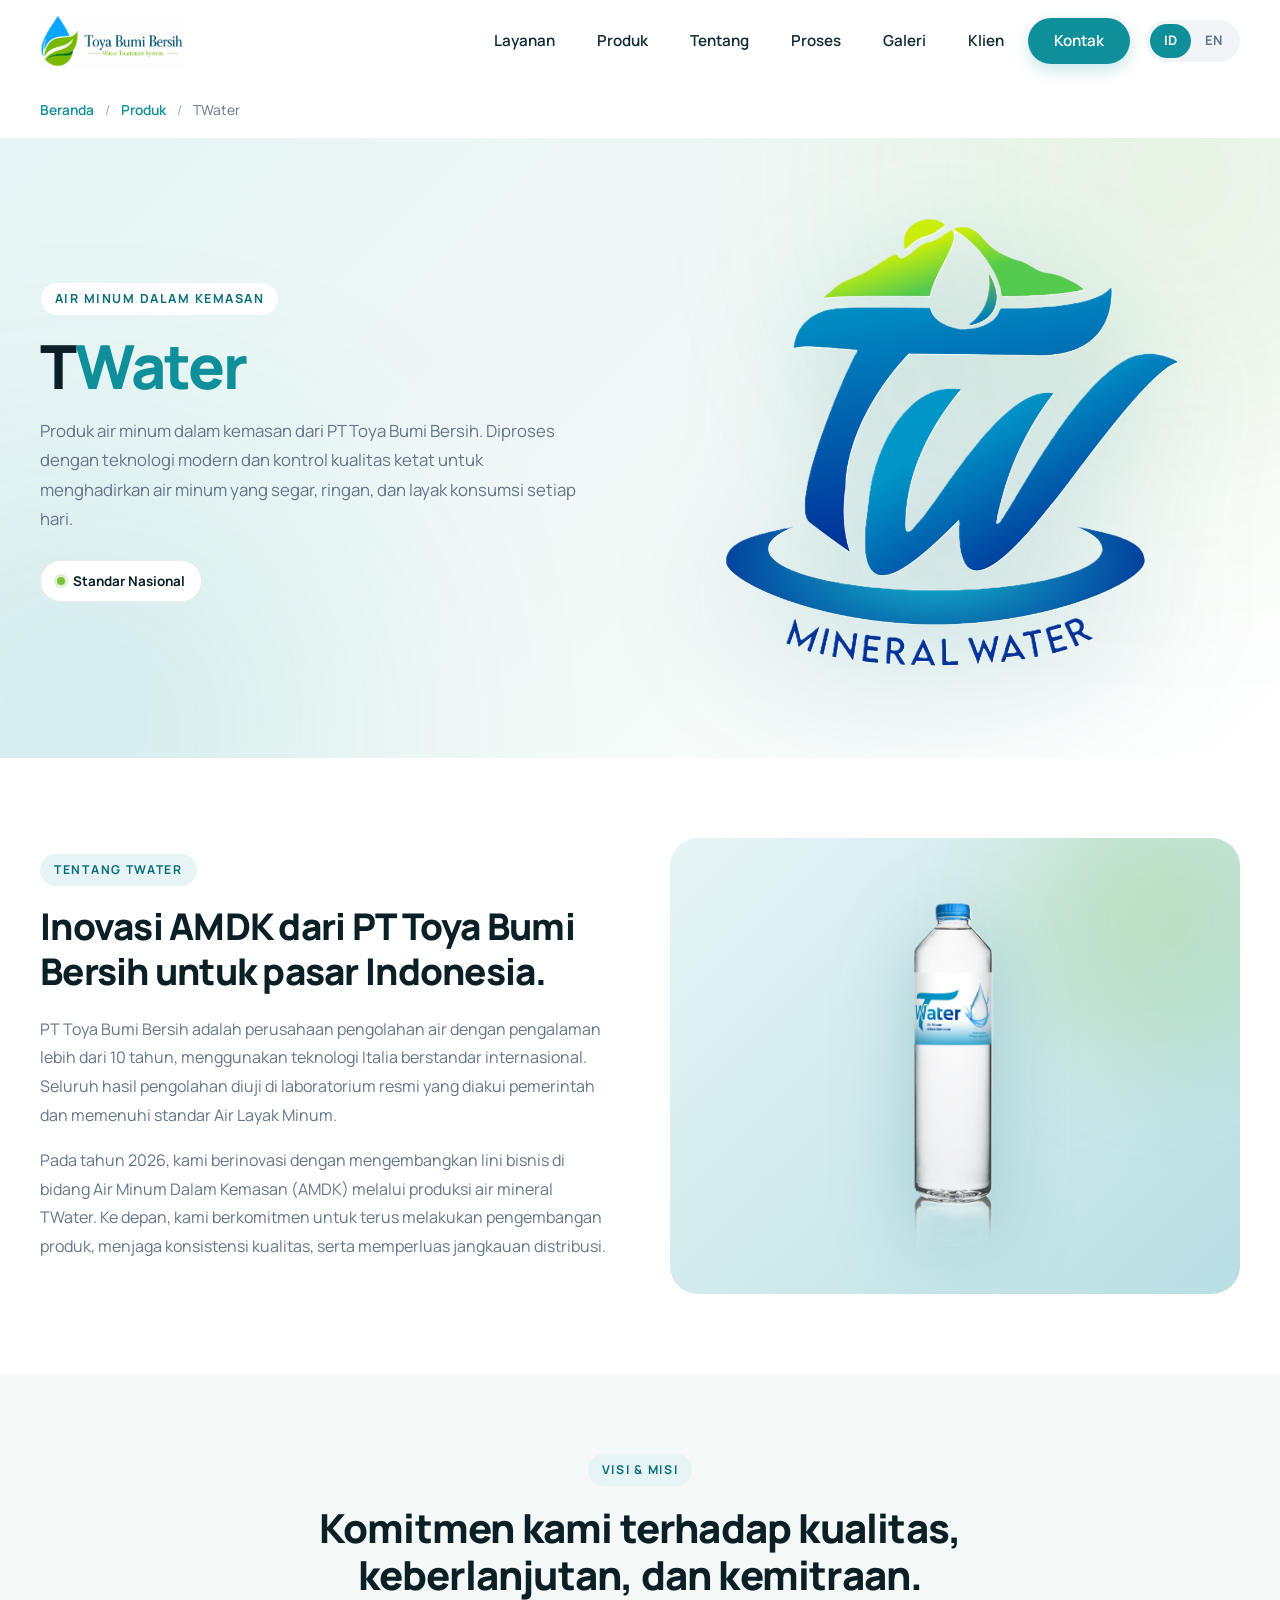
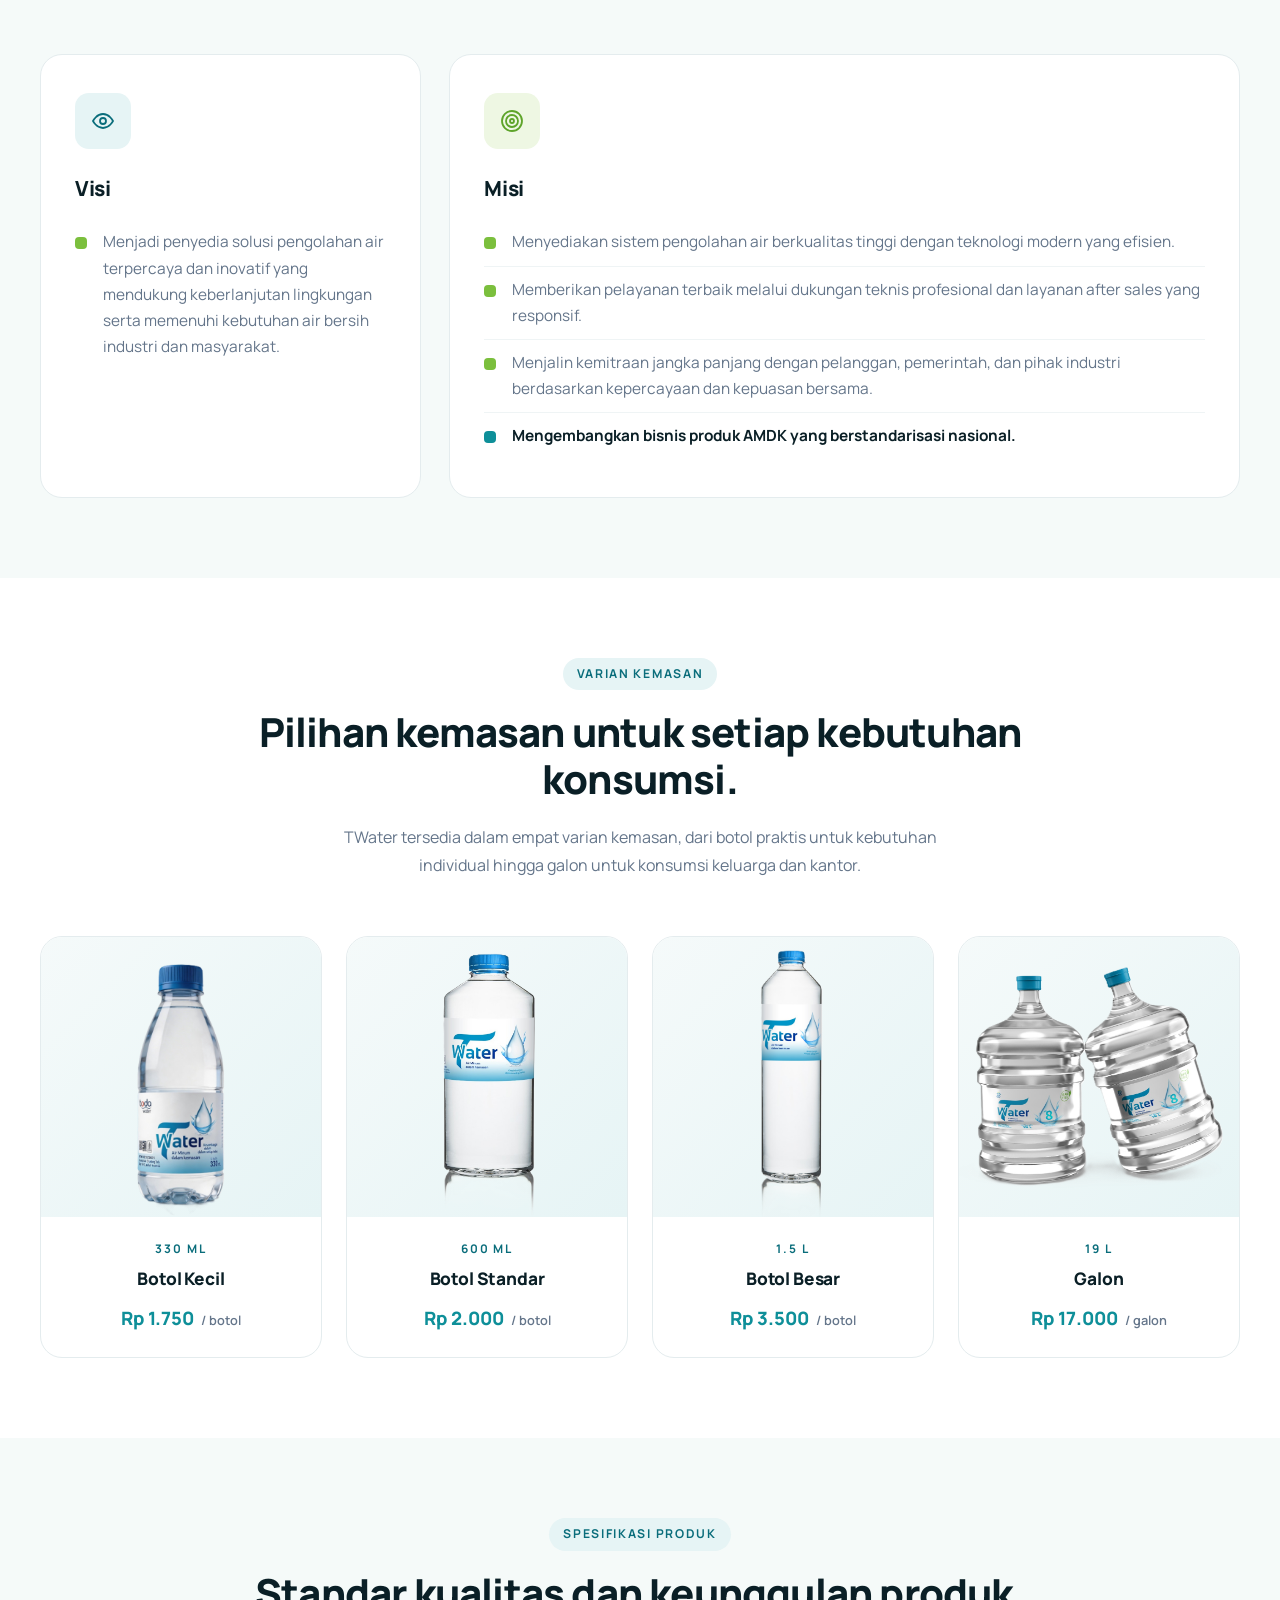
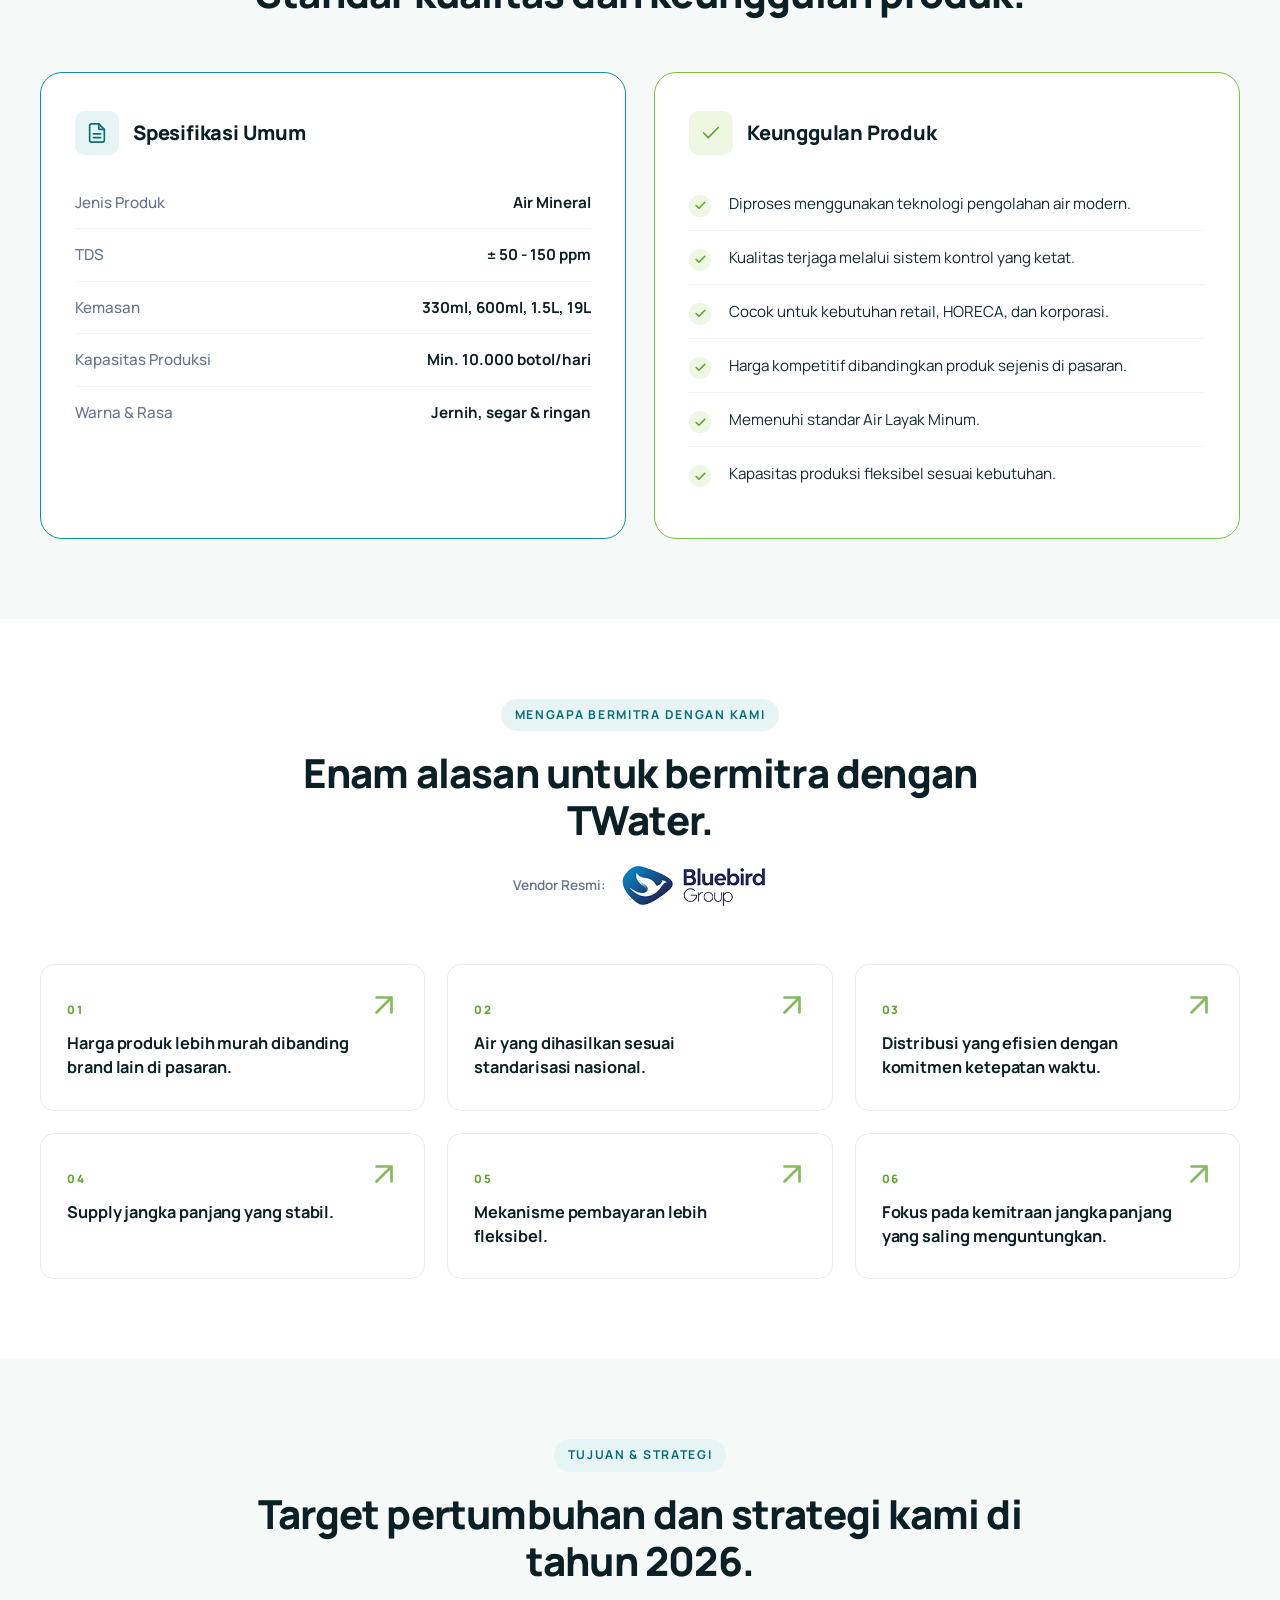
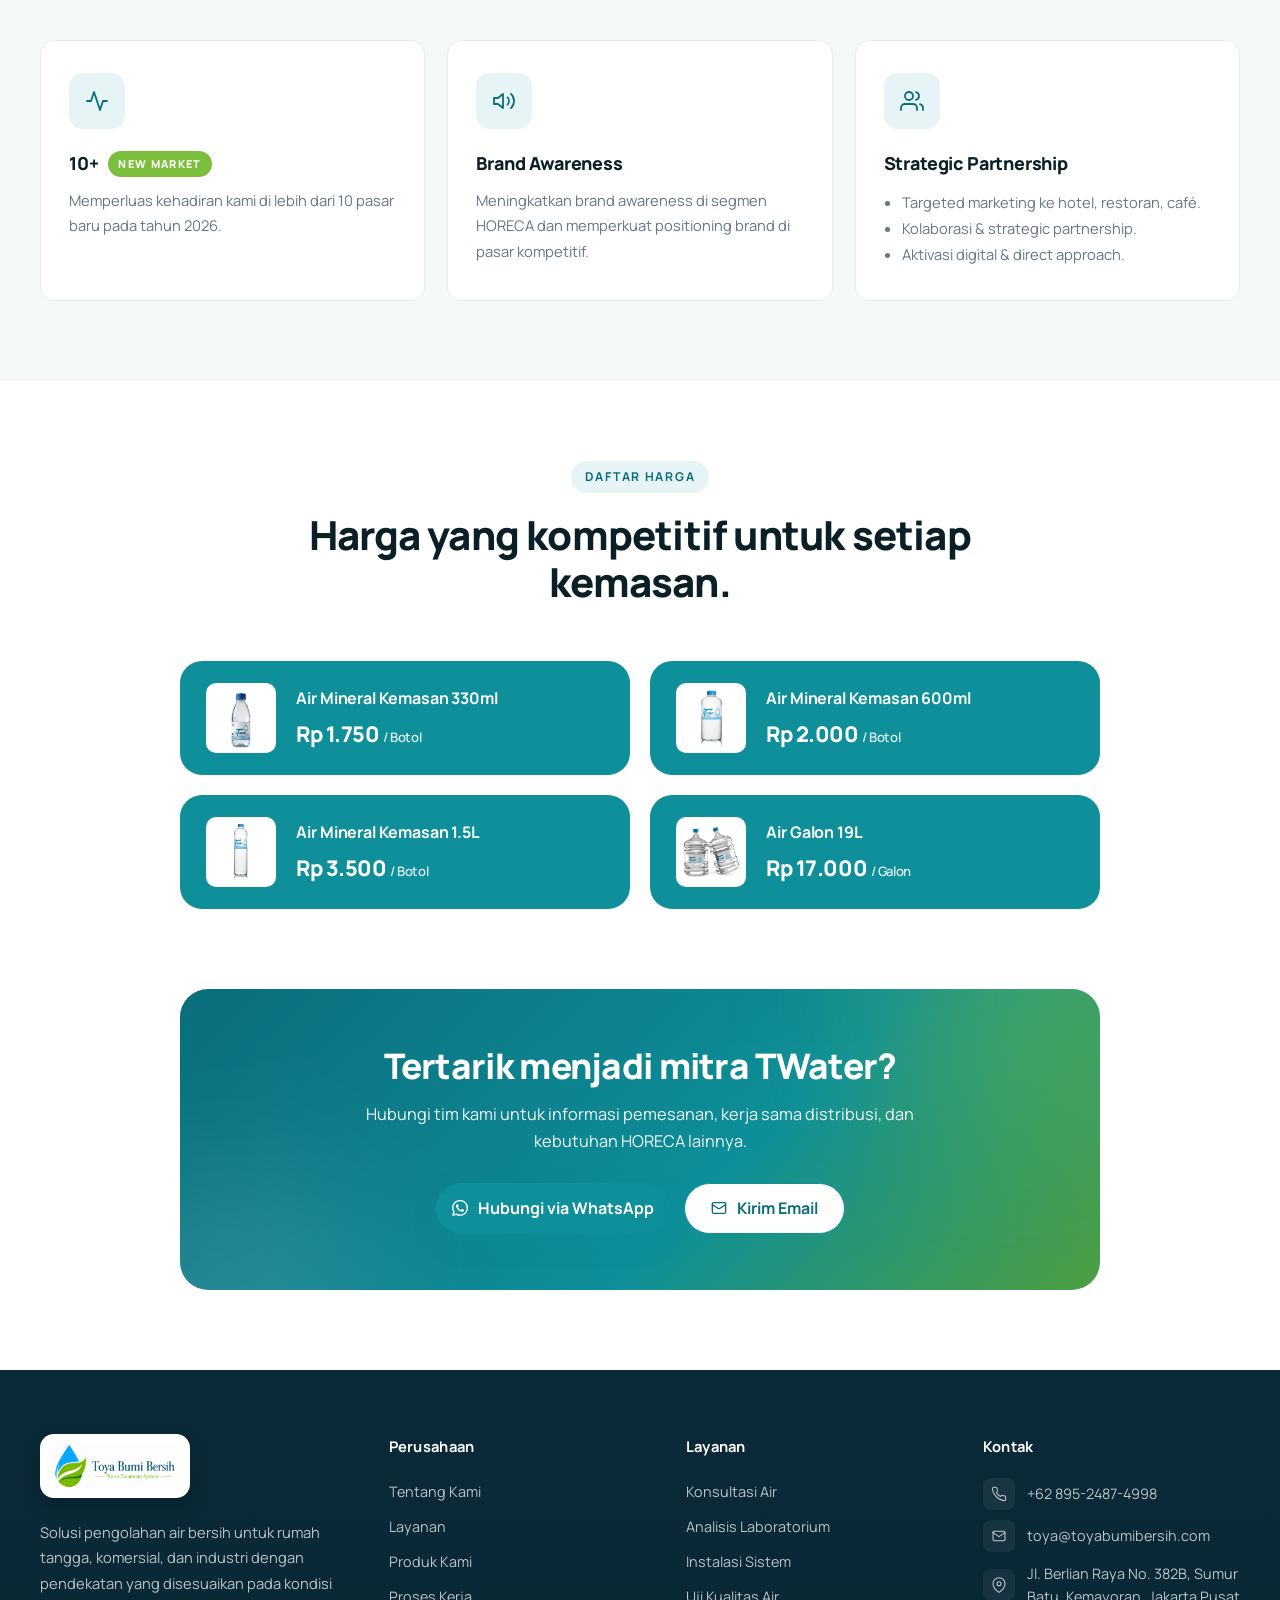
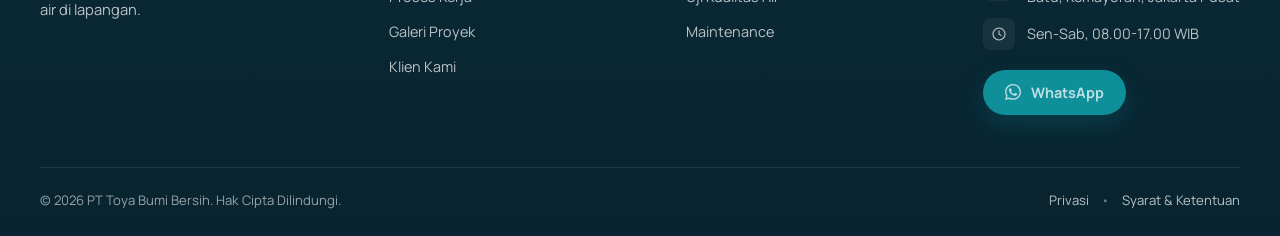
==== commit eab9a525: "revision: add more clients to home and filter page, fix wrong images for filter service" ====
--- a/twater.html
+++ b/twater.html
@@ -8,15 +8,15 @@
   <meta name="theme-color" content="#0e8f99" />
   <meta name="format-detection" content="telephone=yes" />
 
-  <title id="page-title">Toya Bumi Bersih | Sistem Pengolahan Air</title>
-  <meta id="page-description" name="description"
-    content="PT Toya Bumi Bersih menyediakan solusi pengolahan air bersih untuk rumah tangga, komersial, dan industri di Indonesia." />
-
-  <link rel="icon" type="image/png" sizes="96x96" href="/favicon-96x96.png">
-  <link rel="icon" href="/favicon.svg" type="image/svg+xml" sizes="any">
-  <link rel="icon" href="/favicon.ico">
-  <link rel="apple-touch-icon" href="/apple-touch-icon.png">
-  <link rel="manifest" href="/site.webmanifest">
+  <title>Toya Bumi Bersih - Sistem Pengolahan Air</title>
+  <meta name="description"
+    content="PT Toya Bumi Bersih memberikan solusi pengolahan air bersih untuk rumah tangga, komersial, dan industri di Indonesia.">
+
+  <link rel="icon" type="image/png" sizes="96x96" href="favicon-96x96.png">
+  <link rel="icon" href="favicon.svg" type="image/svg+xml" sizes="any">
+  <link rel="icon" href="favicon.ico">
+  <link rel="apple-touch-icon" href="apple-touch-icon.png">
+  <link rel="manifest" href="site.webmanifest">
 
   <meta name="google" content="translate" />
   <meta name="google" content="notranslate" data-disable="true" />
@@ -26,17 +26,26 @@
   <link href="https://fonts.googleapis.com/css2?family=Manrope:wght@400;500;600;700;800&display=swap"
     rel="stylesheet" />
 
-  <meta property="og:type" content="website" />
-  <meta property="og:title" content="Toya Bumi Bersih | Sistem Pengolahan Air" />
+  <meta property="og:url" content="https://toyabumibersih.com/">
+  <meta property="og:type" content="website">
+  <meta property="og:title" content="Toya Bumi Bersih - Sistem Pengolahan Air">
   <meta property="og:description"
-    content="Solusi pengolahan air bersih kustom untuk rumah tangga, komersial, dan industri." />
-  <meta property="og:image" content="https://toyabumi.com/assets/logo.png" />
-
-  <link rel="stylesheet" href="/styles/shared.css" />
-  <link rel="stylesheet" href="/styles/header.css" />
-  <link rel="stylesheet" href="/styles/footer.css" />
-  <link rel="stylesheet" href="/styles/breadcrumb.css" />
-  <link rel="stylesheet" href="/styles/twater.css" />
+    content="PT Toya Bumi Bersih memberikan solusi pengolahan air bersih untuk rumah tangga, komersial, dan industri di Indonesia.">
+  <meta property="og:image" content="https://toyabumibersih.com/assets/og-image.png">
+
+  <meta name="twitter:card" content="summary_large_image">
+  <meta property="twitter:domain" content="toyabumibersih.com">
+  <meta property="twitter:url" content="https://toyabumibersih.com/">
+  <meta name="twitter:title" content="Toya Bumi Bersih - Sistem Pengolahan Air">
+  <meta name="twitter:description"
+    content="PT Toya Bumi Bersih memberikan solusi pengolahan air bersih untuk rumah tangga, komersial, dan industri di Indonesia.">
+  <meta name="twitter:image" content="https://toyabumibersih.com/assets/og-image.png">
+
+  <link rel="stylesheet" href="styles/shared.css" />
+  <link rel="stylesheet" href="styles/header.css" />
+  <link rel="stylesheet" href="styles/footer.css" />
+  <link rel="stylesheet" href="styles/breadcrumb.css" />
+  <link rel="stylesheet" href="styles/twater.css" />
 </head>
 
 <body>
@@ -44,7 +53,7 @@
     <header class="site-header">
       <div class="container nav-wrap">
         <a class="brand" href="/#beranda" aria-label="Toya Bumi Bersih">
-          <img src="/assets/logo.png" alt="Toya Bumi Bersih - Water Treatment System" />
+          <img src="assets/logo.png" alt="Toya Bumi Bersih - Water Treatment System" />
         </a>
 
         <div class="header-right">
@@ -74,9 +83,9 @@
 
     <div class="container">
       <nav class="breadcrumb" aria-label="Breadcrumb">
-        <a href="index" data-i18n="breadcrumb.home">Beranda</a>
+        <a href="/" data-i18n="breadcrumb.home">Beranda</a>
         <span aria-hidden="true">/</span>
-        <a href="index#produk" data-i18n="breadcrumb.products">Produk</a>
+        <a href="/#produk" data-i18n="breadcrumb.products">Produk</a>
         <span aria-hidden="true">/</span>
         <span data-i18n="breadcrumb.twater">TWater</span>
       </nav>
@@ -95,11 +104,10 @@
           </p>
           <div class="detail-hero-badges">
             <span class="detail-hero-badge" data-i18n="twater.badge2">Standar Nasional</span>
-            <span class="detail-hero-badge" data-i18n="twater.badge3">Launching 2026</span>
           </div>
         </div>
         <div class="detail-hero-media reveal">
-          <img class="detail-hero-image" src="/assets/services/twater.png" alt="TWater 1.5L bottle" />
+          <img class="detail-hero-image" src="assets/services/twater.png" alt="TWater 1.5L bottle" />
         </div>
       </div>
     </section>
@@ -124,7 +132,7 @@
             </p>
           </div>
           <div class="about-visual reveal">
-            <img src="/assets/products/twater-1500ml.png" alt="TWater 600ml" />
+            <img src="assets/products/twater-1500ml.png" alt="TWater 600ml" />
           </div>
         </div>
       </div>
@@ -198,7 +206,7 @@
         <div class="variants-grid">
           <article class="variant-card reveal">
             <div class="variant-image">
-              <img src="/assets/products/twater-330ml.png" alt="TWater 330ml" />
+              <img src="assets/products/twater-330ml.png" alt="TWater 330ml" />
             </div>
             <div class="variant-body">
               <span class="variant-size" translate="no">330 ML</span>
@@ -209,7 +217,7 @@
 
           <article class="variant-card reveal">
             <div class="variant-image">
-              <img src="/assets/products/twater-600ml.png" alt="TWater 600ml" />
+              <img src="assets/products/twater-600ml.png" alt="TWater 600ml" />
             </div>
             <div class="variant-body">
               <span class="variant-size" translate="no">600 ML</span>
@@ -220,7 +228,7 @@
 
           <article class="variant-card reveal">
             <div class="variant-image">
-              <img src="/assets/products/twater-1500ml.png" alt="TWater 1.5L" />
+              <img src="assets/products/twater-1500ml.png" alt="TWater 1.5L" />
             </div>
             <div class="variant-body">
               <span class="variant-size" translate="no">1.5 L</span>
@@ -231,7 +239,7 @@
 
           <article class="variant-card reveal">
             <div class="variant-image">
-              <img src="/assets/products/twater-galon.png" alt="TWater Galon 19L" />
+              <img src="assets/products/twater-galon.png" alt="TWater Galon 19L" />
             </div>
             <div class="variant-body">
               <span class="variant-size" translate="no">19 L</span>
@@ -322,7 +330,7 @@
           </h2>
           <div style="margin-top:20px;display:flex;align-items:center;justify-content:center;gap:16px;flex-wrap:wrap;">
             <span style="font-size:0.85rem;color:var(--muted);font-weight:600;">Vendor Resmi:</span>
-            <img src="/assets/partners/bluebird.png" alt="Bluebird Group"
+            <img src="assets/partners/bluebird.png" alt="Bluebird Group"
               style="height:44px;width:auto;object-fit:contain;" />
           </div>
         </div>
@@ -424,28 +432,28 @@
         <div class="price-wrap">
           <div class="price-grid">
             <div class="price-card reveal">
-              <div class="price-thumb"><img src="/assets/products/twater-330ml.png" alt="TWater 330ml" /></div>
+              <div class="price-thumb"><img src="assets/products/twater-330ml.png" alt="TWater 330ml" /></div>
               <div class="price-info">
                 <span class="price-name" data-i18n="twater.price.item1">Air Mineral Kemasan 330ml</span>
                 <span class="price-value" translate="no">Rp 1.750 <small>/ Botol</small></span>
               </div>
             </div>
             <div class="price-card reveal">
-              <div class="price-thumb"><img src="/assets/products/twater-600ml.png" alt="TWater 600ml" /></div>
+              <div class="price-thumb"><img src="assets/products/twater-600ml.png" alt="TWater 600ml" /></div>
               <div class="price-info">
                 <span class="price-name" data-i18n="twater.price.item2">Air Mineral Kemasan 600ml</span>
                 <span class="price-value" translate="no">Rp 2.000 <small>/ Botol</small></span>
               </div>
             </div>
             <div class="price-card reveal">
-              <div class="price-thumb"><img src="/assets/products/twater-1500ml.png" alt="TWater 1.5L" /></div>
+              <div class="price-thumb"><img src="assets/products/twater-1500ml.png" alt="TWater 1.5L" /></div>
               <div class="price-info">
                 <span class="price-name" data-i18n="twater.price.item3">Air Mineral Kemasan 1.5L</span>
                 <span class="price-value" translate="no">Rp 3.500 <small>/ Botol</small></span>
               </div>
             </div>
             <div class="price-card reveal">
-              <div class="price-thumb"><img src="/assets/products/twater-galon.png" alt="TWater Galon 19L" /></div>
+              <div class="price-thumb"><img src="assets/products/twater-galon.png" alt="TWater Galon 19L" /></div>
               <div class="price-info">
                 <span class="price-name" data-i18n="twater.price.item4">Air Galon 19L</span>
                 <span class="price-value" translate="no">Rp 17.000 <small>/ Galon</small></span>
@@ -487,8 +495,8 @@
         <div class="footer-grid">
 
           <div class="footer-brand-block">
-            <a class="footer-brand" href="#beranda" aria-label="Toya Bumi Bersih">
-              <img src="/assets/logo.png" alt="Toya Bumi Bersih - Water Treatment System" />
+            <a class="footer-brand" href="/#beranda" aria-label="Toya Bumi Bersih">
+              <img src="assets/logo.png" alt="Toya Bumi Bersih - Water Treatment System" />
             </a>
             <p data-i18n="footer.about">
               Solusi pengolahan air bersih untuk rumah tangga, komersial, dan industri dengan pendekatan yang
@@ -498,21 +506,21 @@
 
           <div class="footer-links-group">
             <h3 data-i18n="footer.companyTitle">Perusahaan</h3>
-            <a href="#tentang" data-i18n="footer.company1">Tentang Kami</a>
-            <a href="#layanan" data-i18n="footer.company2">Layanan</a>
-            <a href="#produk" data-i18n="footer.products">Produk Kami</a>
-            <a href="#proses" data-i18n="footer.company3">Proses Kerja</a>
-            <a href="#galeri" data-i18n="footer.company4">Galeri Proyek</a>
-            <a href="#klien" data-i18n="footer.company5">Klien Kami</a>
+            <a href="/#tentang" data-i18n="footer.company1">Tentang Kami</a>
+            <a href="/#layanan" data-i18n="footer.company2">Layanan</a>
+            <a href="/#produk" data-i18n="footer.products">Produk Kami</a>
+            <a href="/#proses" data-i18n="footer.company3">Proses Kerja</a>
+            <a href="/#galeri" data-i18n="footer.company4">Galeri Proyek</a>
+            <a href="/#klien" data-i18n="footer.company5">Klien Kami</a>
           </div>
 
           <div class="footer-links-group">
             <h3 data-i18n="footer.serviceTitle">Layanan</h3>
-            <a href="#layanan" data-i18n="footer.service1">Konsultasi Air</a>
-            <a href="#layanan" data-i18n="footer.service2">Analisis Laboratorium</a>
-            <a href="#layanan" data-i18n="footer.service3">Instalasi Sistem</a>
-            <a href="#layanan" data-i18n="footer.service4">Uji Kualitas Air</a>
-            <a href="#layanan" data-i18n="footer.service5">Maintenance</a>
+            <a href="/#layanan" data-i18n="footer.service1">Konsultasi Air</a>
+            <a href="/#layanan" data-i18n="footer.service2">Analisis Laboratorium</a>
+            <a href="/#layanan" data-i18n="footer.service3">Instalasi Sistem</a>
+            <a href="/#layanan" data-i18n="footer.service4">Uji Kualitas Air</a>
+            <a href="/#layanan" data-i18n="footer.service5">Maintenance</a>
           </div>
 
           <div class="footer-links-group footer-contact-group">
@@ -529,7 +537,7 @@
               <span translate="no">+62 895-2487-4998</span>
             </a>
 
-            <a class="footer-contact-item" href="mailto:info@toyabumibersih.com">
+            <a class="footer-contact-item" href="mailto:toya@toyabumibersih.com">
               <span class="footer-contact-icon">
                 <svg viewBox="0 0 24 24" fill="none" stroke="currentColor" stroke-width="1.6" stroke-linecap="round"
                   stroke-linejoin="round">
@@ -537,7 +545,7 @@
                   <path d="m3 7 9 6 9-6" />
                 </svg>
               </span>
-              <span translate="no">info@toyabumibersih.com</span>
+              <span translate="no">toya@toyabumibersih.com</span>
             </a>
 
             <a class="footer-contact-item"
@@ -578,16 +586,16 @@
         <div class="footer-bottom">
           <p data-i18n="footer.bottomLeft">© 2026 PT Toya Bumi Bersih. Hak Cipta Dilindungi.</p>
           <div class="footer-bottom-links">
-            <a href="#" data-i18n="footer.privacy">Privasi</a>
+            <a href="/#" data-i18n="footer.privacy">Privasi</a>
             <span aria-hidden="true">•</span>
-            <a href="#" data-i18n="footer.terms">Syarat &amp; Ketentuan</a>
+            <a href="/#" data-i18n="footer.terms">Syarat &amp; Ketentuan</a>
           </div>
         </div>
       </div>
     </footer>
   </div>
 
-  <script src="/scripts/main.js" type="module"></script>
+  <script src="scripts/main.js" type="module"></script>
 </body>
 
 </html>
--- a/styles/twater.css
+++ b/styles/twater.css
@@ -207,6 +207,7 @@
   grid-column: span 2;
 }
 
+
 .vm-card:hover {
   border-color: var(--primary);
   box-shadow: var(--shadow-md);
@@ -283,7 +284,6 @@
   background: var(--primary);
 }
 
-/* ----- VARIANT GRID ----- */
 .variants-grid {
   display: grid;
   grid-template-columns: repeat(4, 1fr);
@@ -308,7 +308,7 @@
 
 .variant-image {
   position: relative;
-  aspect-ratio: 3 / 4;
+  aspect-ratio: 1 / 1;
   background: linear-gradient(135deg, #f5fafa 0%, #e6f4f5 100%);
   overflow: hidden;
   display: flex;
@@ -767,8 +767,16 @@
     grid-template-columns: 1fr;
   }
 
+  .vm-card.is-mission {
+    grid-column: auto;
+  }
+
   .variants-grid {
     grid-template-columns: repeat(2, 1fr);
+  }
+
+  .variant-image {
+    aspect-ratio: 3 / 2;
   }
 
   .specs-grid {
@@ -803,8 +811,7 @@
   }
 
   .variants-grid {
-    grid-template-columns: repeat(2, 1fr);
-    gap: 16px;
+    grid-template-columns: 1fr;
   }
 
   .partner-grid {
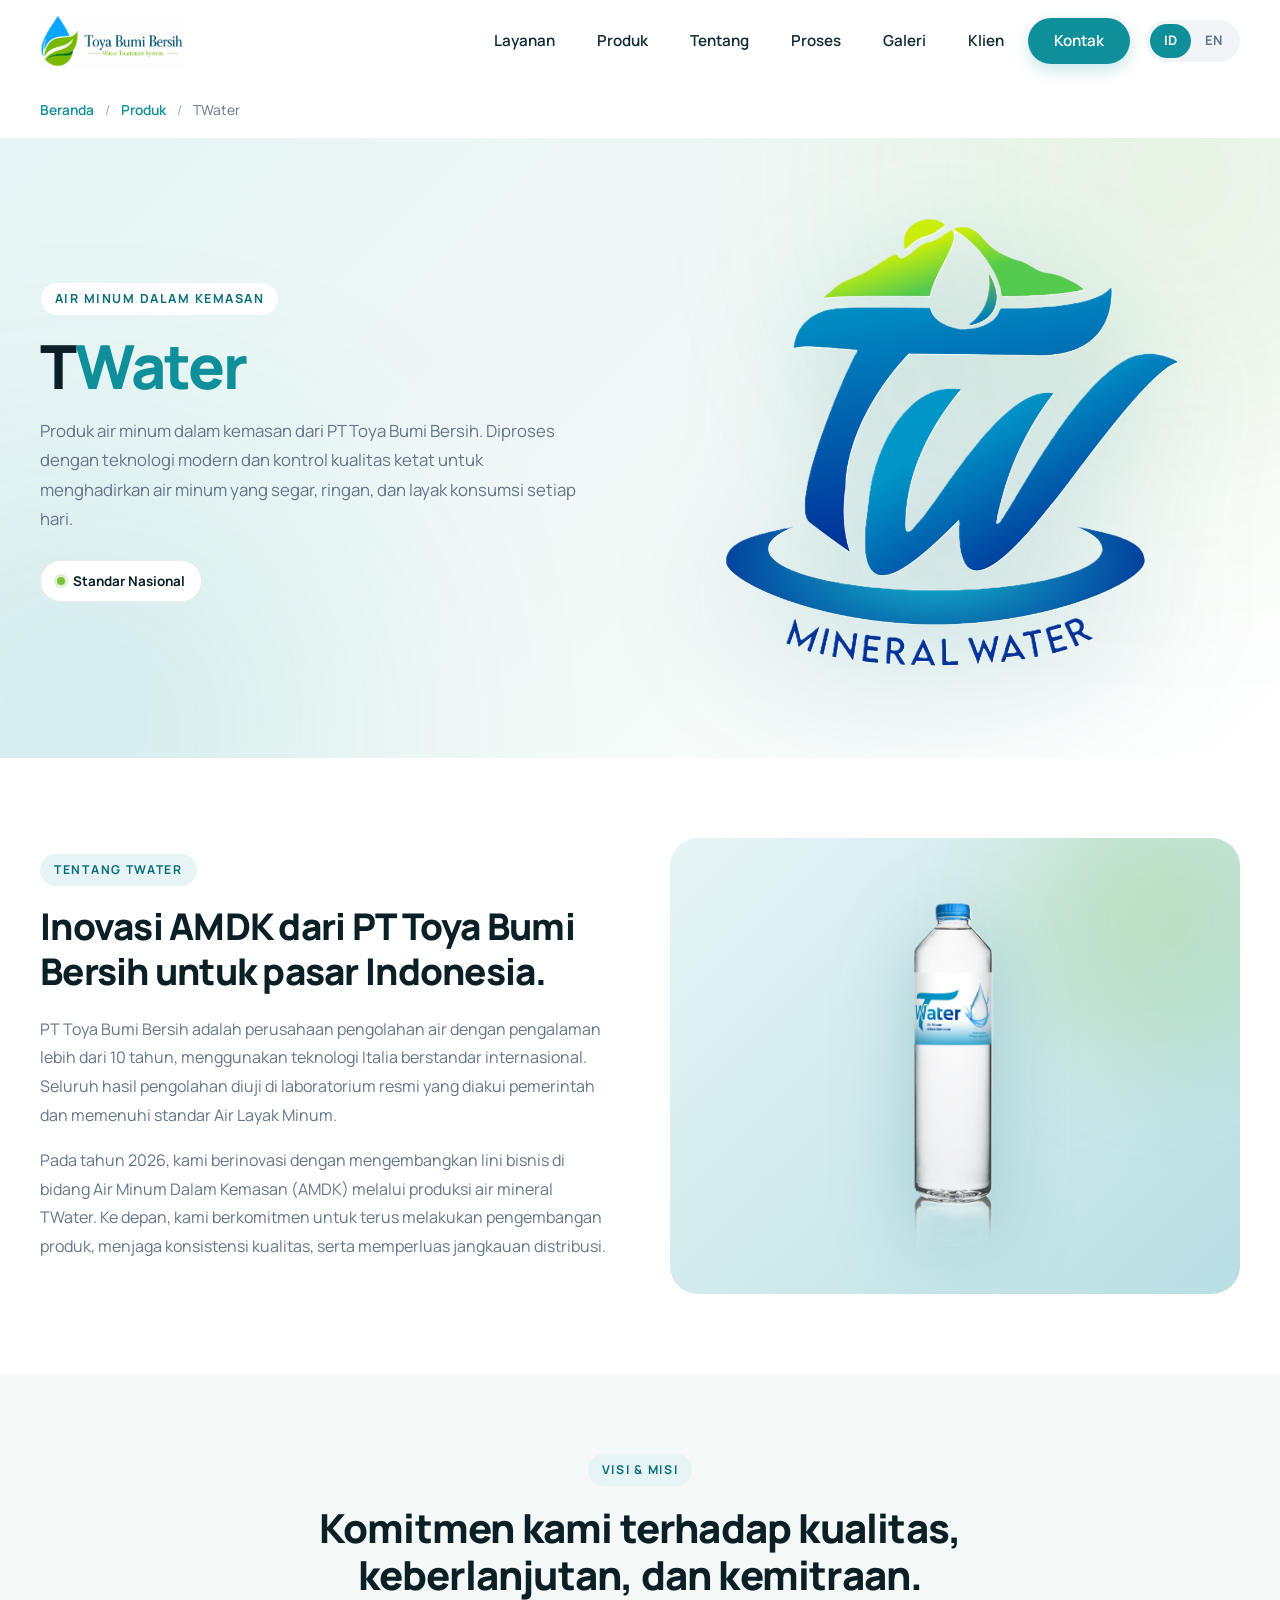
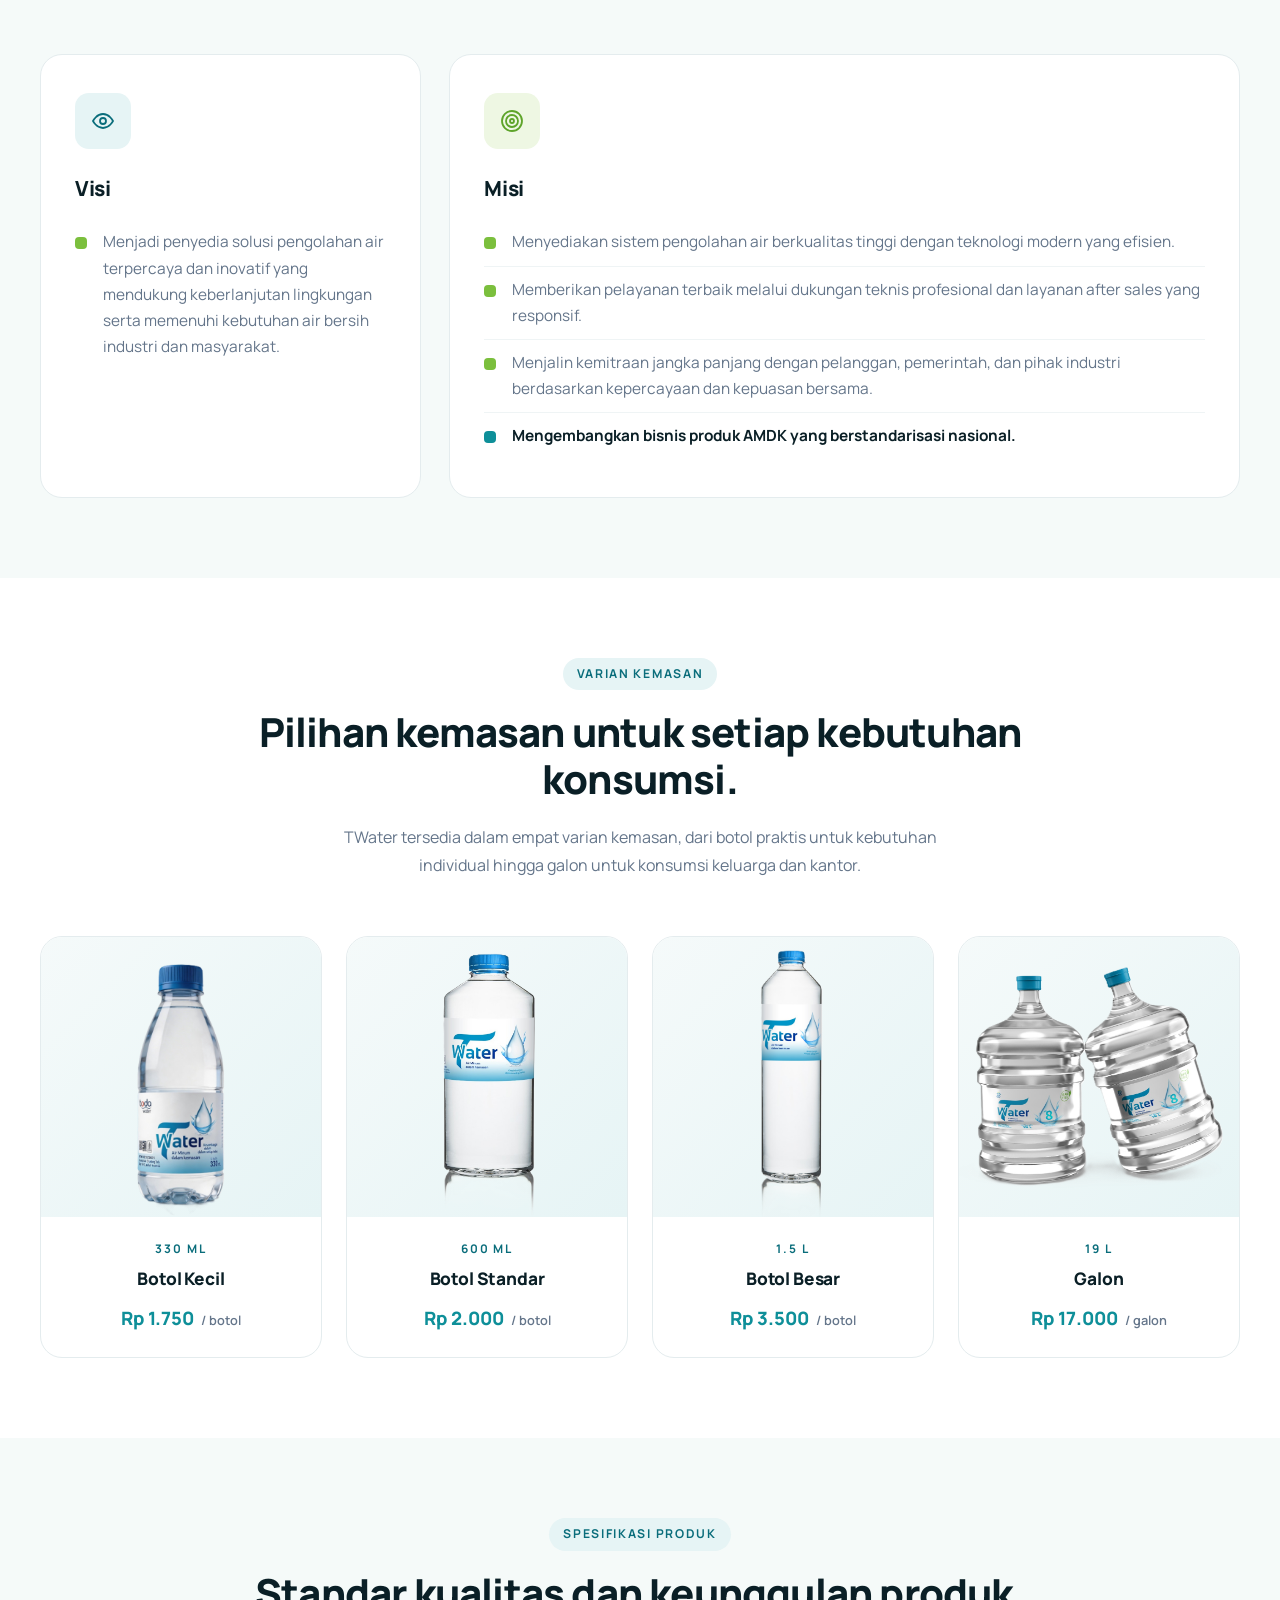
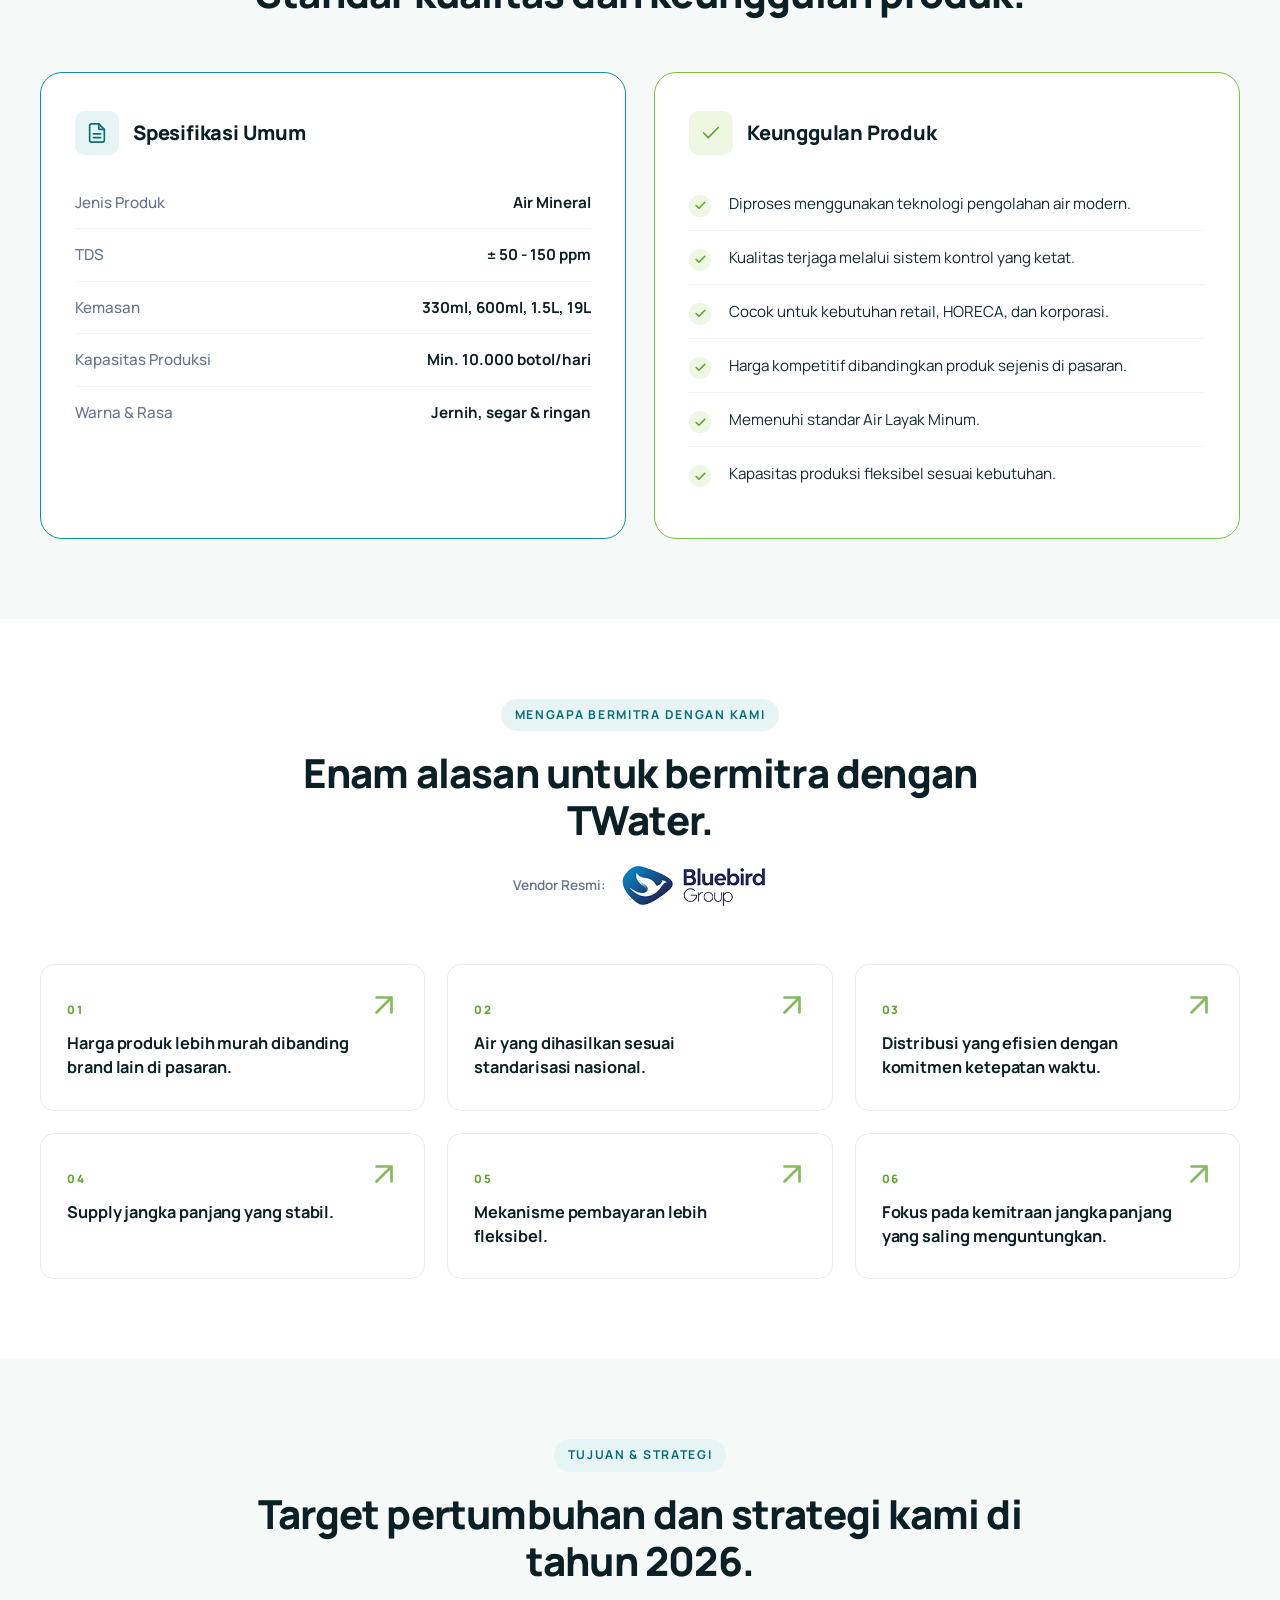
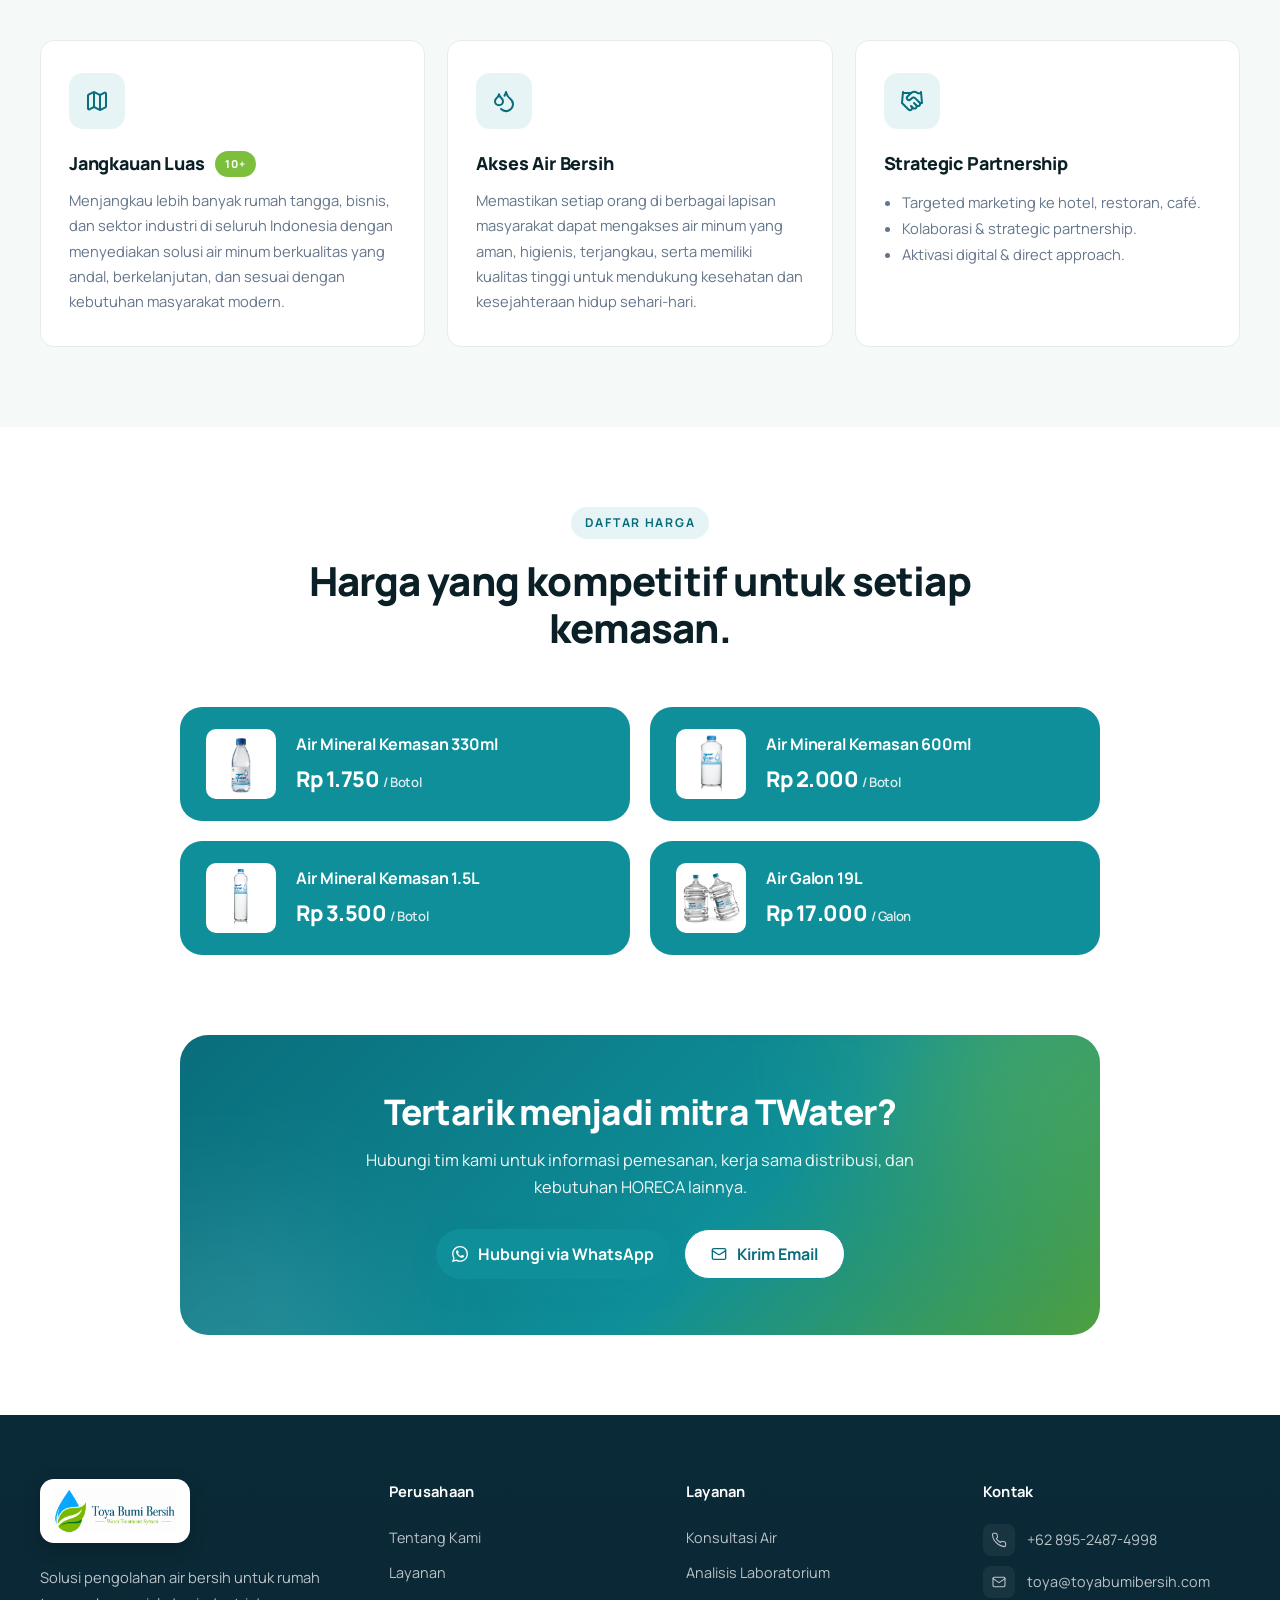
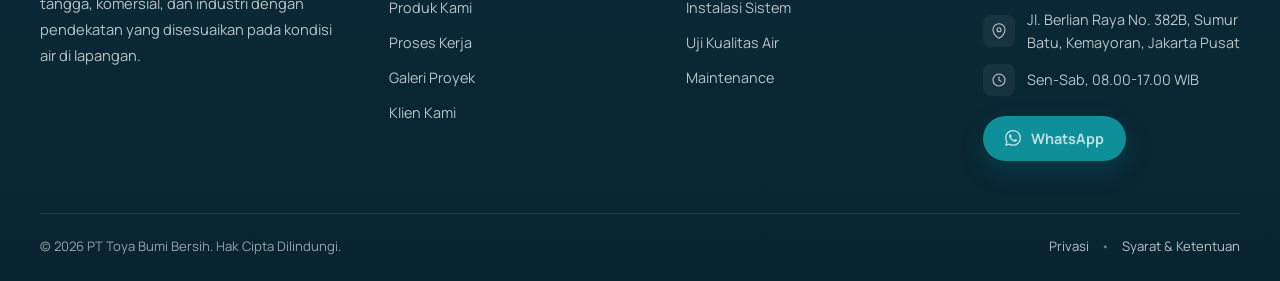
==== commit 5415b894: "chore: update icons and goals detail in twater page" ====
--- a/twater.html
+++ b/twater.html
@@ -376,37 +376,49 @@
         <div class="goals-grid">
           <article class="goal-card reveal">
             <div class="goal-icon">
-              <svg viewBox="0 0 24 24" width="24" height="24" fill="none" stroke="currentColor" stroke-width="1.8"
-                stroke-linecap="round" stroke-linejoin="round">
-                <polyline points="22 12 18 12 15 21 9 3 6 12 2 12" />
+              <svg xmlns="http://www.w3.org/2000/svg" width="24" height="24" viewBox="0 0 24 24" fill="none"
+                stroke="currentColor" stroke-width="2" stroke-linecap="round" stroke-linejoin="round">
+                <path
+                  d="M14.106 5.553a2 2 0 0 0 1.788 0l3.659-1.83A1 1 0 0 1 21 4.619v12.764a1 1 0 0 1-.553.894l-4.553 2.277a2 2 0 0 1-1.788 0l-4.212-2.106a2 2 0 0 0-1.788 0l-3.659 1.83A1 1 0 0 1 3 19.381V6.618a1 1 0 0 1 .553-.894l4.553-2.277a2 2 0 0 1 1.788 0z" />
+                <path d="M15 5.764v15" />
+                <path d="M9 3.236v15" />
               </svg>
             </div>
             <h3>
-              <span translate="no">10+</span>
-              <span class="goal-tag" data-i18n="twater.goals.tag1">New Market</span>
+              <span data-i18n="twater.goals.tag1">Jangkauan Luas</span>
+              <span class="goal-tag" translate="no">10+</span>
             </h3>
-            <p data-i18n="twater.goals.desc1">Memperluas kehadiran kami di lebih dari 10 pasar baru pada tahun 2026.</p>
+            <p data-i18n="twater.goals.desc1">Menjangkau lebih banyak rumah tangga, bisnis, dan sektor industri di
+              seluruh Indonesia dengan menyediakan solusi air minum berkualitas yang andal, berkelanjutan, dan sesuai
+              dengan kebutuhan masyarakat modern.</p>
           </article>
 
           <article class="goal-card reveal">
             <div class="goal-icon">
-              <svg viewBox="0 0 24 24" width="24" height="24" fill="none" stroke="currentColor" stroke-width="1.8"
-                stroke-linecap="round" stroke-linejoin="round">
-                <path d="M11 5 6 9H2v6h4l5 4V5zM19.07 4.93a10 10 0 0 1 0 14.14M15.54 8.46a5 5 0 0 1 0 7.07" />
+              <svg xmlns="http://www.w3.org/2000/svg" width="24" height="24" viewBox="0 0 24 24" fill="none"
+                stroke="currentColor" stroke-width="2" stroke-linecap="round" stroke-linejoin="round">
+                <path
+                  d="M7 16.3c2.2 0 4-1.83 4-4.05 0-1.16-.57-2.26-1.71-3.19S7.29 6.75 7 5.3c-.29 1.45-1.14 2.84-2.29 3.76S3 11.1 3 12.25c0 2.22 1.8 4.05 4 4.05z" />
+                <path
+                  d="M12.56 6.6A10.97 10.97 0 0 0 14 3.02c.5 2.5 2 4.9 4 6.5s3 3.5 3 5.5a6.98 6.98 0 0 1-11.91 4.97" />
               </svg>
             </div>
-            <h3 data-i18n="twater.goals.title2">Brand Awareness</h3>
-            <p data-i18n="twater.goals.desc2">Meningkatkan brand awareness di segmen HORECA dan memperkuat positioning
-              brand di pasar kompetitif.</p>
+            <h3 data-i18n="twater.goals.title2">Akses Air Bersih</h3>
+            <p data-i18n="twater.goals.desc2">Memastikan setiap orang di berbagai lapisan masyarakat dapat mengakses air
+              minum yang aman, higienis, terjangkau, serta memiliki kualitas tinggi untuk mendukung kesehatan dan
+              kesejahteraan hidup sehari-hari.</p>
           </article>
 
           <article class="goal-card reveal">
             <div class="goal-icon">
-              <svg viewBox="0 0 24 24" width="24" height="24" fill="none" stroke="currentColor" stroke-width="1.8"
-                stroke-linecap="round" stroke-linejoin="round">
-                <path d="M17 21v-2a4 4 0 0 0-4-4H5a4 4 0 0 0-4 4v2" />
-                <circle cx="9" cy="7" r="4" />
-                <path d="M23 21v-2a4 4 0 0 0-3-3.87M16 3.13a4 4 0 0 1 0 7.75" />
+              <svg xmlns="http://www.w3.org/2000/svg" width="24" height="24" viewBox="0 0 24 24" fill="none"
+                stroke="currentColor" stroke-width="2" stroke-linecap="round" stroke-linejoin="round">
+                <path d="m11 17 2 2a1 1 0 1 0 3-3" />
+                <path
+                  d="m14 14 2.5 2.5a1 1 0 1 0 3-3l-3.88-3.88a3 3 0 0 0-4.24 0l-.88.88a1 1 0 1 1-3-3l2.81-2.81a5.79 5.79 0 0 1 7.06-.87l.47.28a2 2 0 0 0 1.42.25L21 4" />
+                <path d="m21 3 1 11h-2" />
+                <path d="M3 3 2 14l6.5 6.5a1 1 0 1 0 3-3" />
+                <path d="M3 4h8" />
               </svg>
             </div>
             <h3 data-i18n="twater.goals.title3">Strategic Partnership</h3>
